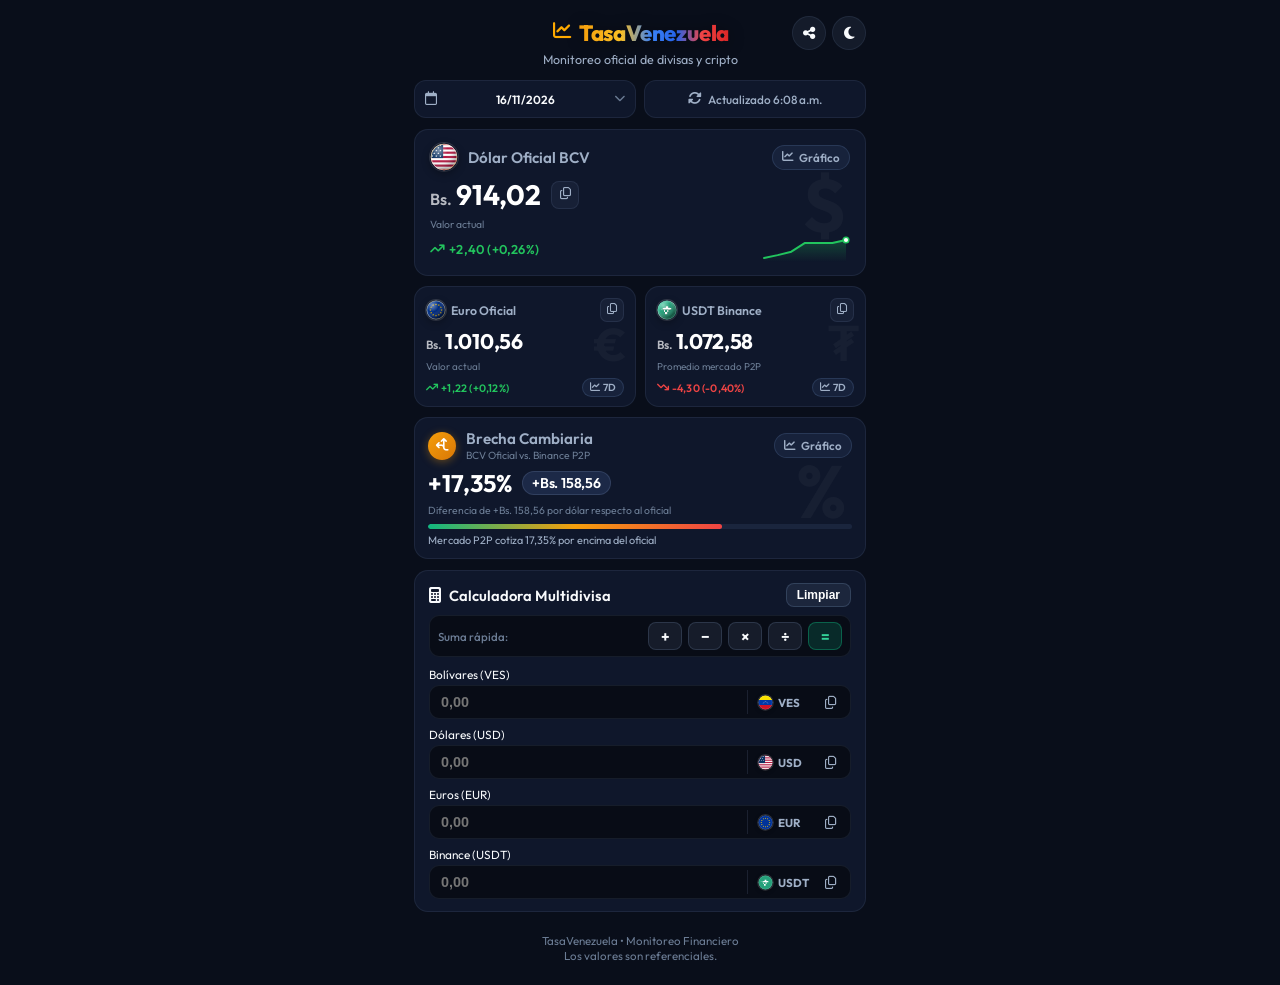
==== index.html @ c8ba118a "style(calc): renombrar boton Reset a Limpiar en color blanco (v31)" ====
<!DOCTYPE html>
<html lang="es">
<head>
  <meta charset="UTF-8">
  <meta name="viewport" content="width=device-width, initial-scale=1.0, viewport-fit=cover">
  <title>TasaVenezuela</title>

  <!-- PWA & Apple iOS Support -->
  <link rel="manifest" href="manifest.json">
  <meta name="theme-color" content="#0f172a">
  <meta name="mobile-web-app-capable" content="yes">
  <meta name="apple-mobile-web-app-capable" content="yes">
  <meta name="apple-mobile-web-app-status-bar-style" content="black-translucent">
  <meta name="apple-mobile-web-app-title" content="TasaVenezuela">
  <link rel="apple-touch-icon" href="icons/apple-touch-icon.png">
  <link rel="apple-touch-icon" sizes="180x180" href="icons/icon-180x180.png">
  <link rel="icon" type="image/png" sizes="32x32" href="icons/favicon-32x32.png">
  <meta name="format-detection" content="telephone=no">

  <link rel="stylesheet" href="styles.css?v=31">
  <!-- Google Fonts -->
  <link href="https://fonts.googleapis.com/css2?family=Outfit:wght@300;400;500;600;700&display=swap" rel="stylesheet">
  <!-- FontAwesome Icons -->
  <link rel="stylesheet" href="https://cdnjs.cloudflare.com/ajax/libs/font-awesome/6.4.0/css/all.min.css">
  <!-- Estilos Críticos Splash Screen (Evita cualquier parpadeo de carga) -->
  <style>
    .splash-screen {
      position: fixed;
      inset: 0;
      z-index: 999999;
      background-color: #000000;
      display: flex;
      align-items: center;
      justify-content: center;
      overflow: hidden;
      touch-action: none;
      user-select: none;
      -webkit-user-select: none;
      transition: opacity 0.38s cubic-bezier(0.4, 0, 0.2, 1),
                  transform 0.38s cubic-bezier(0.4, 0, 0.2, 1),
                  visibility 0.38s ease;
      will-change: opacity, transform;
    }
    .splash-screen.splash-hidden {
      opacity: 0;
      transform: scale(1.05);
      pointer-events: none;
      visibility: hidden;
    }
  </style>
</head>
<body>
  <!-- Animated Splash Screen (Apertura Fluida con Bandera Ondeante) -->
  <div id="app-splash-screen" class="splash-screen" aria-hidden="true">
    <div class="splash-content">
      <div class="splash-icon-container">
        <canvas id="splash-canvas" width="480" height="480"></canvas>
        <img id="splash-fallback-img" src="./icons/icon-512x512.png" alt="TasaVenezuela" class="splash-fallback-img" />
        <div class="splash-glow"></div>
      </div>
      <div class="splash-brand">
        <h2 class="splash-title">TasaVenezuela</h2>
        <div class="splash-progress-track">
          <div class="splash-progress-fill"></div>
        </div>
      </div>
    </div>
  </div>

  <div class="bg-glow bg-glow-1"></div>
  <div class="bg-glow bg-glow-2"></div>

  <div class="app-container">
    <!-- Header -->
    <header class="app-header">
      <div class="header-top">
        <div class="header-left-slot">
          <button id="btn-install" class="btn-install" title="Instalar aplicación" style="display: none;">
            <i class="fa-solid fa-cloud-arrow-down"></i>
            <span>Instalar</span>
          </button>
        </div>
        <div class="header-logo">
          <i class="fa-solid fa-chart-line logo-icon"></i>
          <h1>TasaVenezuela</h1>
        </div>
        <div class="header-actions">
          <button type="button" id="btn-share" class="btn-icon-circle btn-share" title="Compartir resumen del día" aria-label="Compartir resumen de tasas">
            <i class="fa-solid fa-share-nodes"></i>
          </button>
          <button type="button" id="btn-theme" class="btn-icon-circle btn-theme" title="Cambiar tema" aria-label="Cambiar tema">
            <i class="fa-solid fa-moon theme-icon"></i>
          </button>
        </div>
      </div>
      <p class="header-subtitle">Monitoreo oficial de divisas y cripto</p>
    </header>

    <main class="app-main">
      <!-- Banner Offline (Solo visible cuando NO hay conexión a Internet) -->
      <section id="offline-banner" class="offline-banner" style="display: none;" role="status" aria-live="polite">
        <div class="offline-banner-left">
          <div class="offline-icon-pulse">
            <i class="fa-solid fa-triangle-exclamation"></i>
          </div>
          <div class="offline-text-content">
            <div class="offline-badge-row">
              <span class="offline-badge"><i class="fa-solid fa-bolt-slash"></i> MODO SIN CONEXIÓN</span>
            </div>
            <p class="offline-message">
              Mostrando última actualización recibida: <strong id="offline-last-date">--</strong>
            </p>
          </div>
        </div>
        <button id="btn-retry-offline" class="btn-retry-offline" title="Reintentar conexión">
          <i class="fa-solid fa-rotate"></i>
          <span>Reintentar</span>
        </button>
      </section>

      <!-- Barra Unificada de Fecha y Actualización -->
      <section class="unified-toolbar-section">
        <div class="unified-toolbar">
          <div class="unified-date-control" id="date-control-trigger" title="Consultar fechas anteriores">
            <i class="fa-regular fa-calendar toolbar-icon"></i>
            <span id="selected-date-display" class="toolbar-date-text">--/--/----</span>
            <i class="fa-solid fa-chevron-down toolbar-chevron"></i>
            <input type="date" id="input-fecha" class="input-date-overlay" aria-label="Consultar fechas anteriores">
          </div>
          <button type="button" id="btn-refresh" class="unified-refresh-btn" title="Actualizar tasas">
            <i class="fa-solid fa-rotate refresh-icon"></i>
            <span id="last-update-display">Actualizado --:--</span>
          </button>
        </div>
        <div id="historical-notice" class="historical-notice" style="display: none;"></div>
      </section>

      <!-- Tarjetas de Tasas -->
      <section class="rates-grid">
        <!-- Dólar BCV (Principal) -->
        <div class="rate-card primary-card" id="card-dolar">
          <div class="card-header">
            <div class="card-title">
              <span class="flag-icon" aria-label="Bandera Estados Unidos">
                <svg class="flag-svg" viewBox="0 0 64 64" width="28" height="28">
                  <defs>
                    <clipPath id="circle-us"><circle cx="32" cy="32" r="30"/></clipPath>
                    <radialGradient id="gloss-us" cx="30%" cy="25%" r="70%">
                      <stop offset="0%" stop-color="#ffffff" stop-opacity="0.45"/>
                      <stop offset="50%" stop-color="#ffffff" stop-opacity="0"/>
                      <stop offset="100%" stop-color="#000000" stop-opacity="0.25"/>
                    </radialGradient>
                    <linearGradient id="rim-us" x1="0%" y1="0%" x2="100%" y2="100%">
                      <stop offset="0%" stop-color="#FFDF80"/>
                      <stop offset="50%" stop-color="#FFFFFF" stop-opacity="0.8"/>
                      <stop offset="100%" stop-color="#B38728"/>
                    </linearGradient>
                  </defs>
                  <g clip-path="url(#circle-us)">
                    <rect width="64" height="64" fill="#B31942"/>
                    <rect y="4.92" width="64" height="4.92" fill="#FFFFFF"/>
                    <rect y="14.77" width="64" height="4.92" fill="#FFFFFF"/>
                    <rect y="24.61" width="64" height="4.92" fill="#FFFFFF"/>
                    <rect y="34.46" width="64" height="4.92" fill="#FFFFFF"/>
                    <rect y="44.31" width="64" height="4.92" fill="#FFFFFF"/>
                    <rect y="54.15" width="64" height="4.92" fill="#FFFFFF"/>
                    <rect width="30" height="34.46" fill="#0A3161"/>
                    <g fill="#FFFFFF" transform="scale(0.85) translate(1, 1)">
                      <polygon points="5,2 6,4.5 8.7,4.5 6.5,6.1 7.3,8.6 5,7 2.7,8.6 3.5,6.1 1.3,4.5 4,4.5" transform="translate(1, 0) scale(0.8)"/>
                      <polygon points="5,2 6,4.5 8.7,4.5 6.5,6.1 7.3,8.6 5,7 2.7,8.6 3.5,6.1 1.3,4.5 4,4.5" transform="translate(12, 0) scale(0.8)"/>
                      <polygon points="5,2 6,4.5 8.7,4.5 6.5,6.1 7.3,8.6 5,7 2.7,8.6 3.5,6.1 1.3,4.5 4,4.5" transform="translate(23, 0) scale(0.8)"/>
                      <polygon points="5,2 6,4.5 8.7,4.5 6.5,6.1 7.3,8.6 5,7 2.7,8.6 3.5,6.1 1.3,4.5 4,4.5" transform="translate(6.5, 7.5) scale(0.8)"/>
                      <polygon points="5,2 6,4.5 8.7,4.5 6.5,6.1 7.3,8.6 5,7 2.7,8.6 3.5,6.1 1.3,4.5 4,4.5" transform="translate(17.5, 7.5) scale(0.8)"/>
                      <polygon points="5,2 6,4.5 8.7,4.5 6.5,6.1 7.3,8.6 5,7 2.7,8.6 3.5,6.1 1.3,4.5 4,4.5" transform="translate(1, 15) scale(0.8)"/>
                      <polygon points="5,2 6,4.5 8.7,4.5 6.5,6.1 7.3,8.6 5,7 2.7,8.6 3.5,6.1 1.3,4.5 4,4.5" transform="translate(12, 15) scale(0.8)"/>
                      <polygon points="5,2 6,4.5 8.7,4.5 6.5,6.1 7.3,8.6 5,7 2.7,8.6 3.5,6.1 1.3,4.5 4,4.5" transform="translate(23, 15) scale(0.8)"/>
                      <polygon points="5,2 6,4.5 8.7,4.5 6.5,6.1 7.3,8.6 5,7 2.7,8.6 3.5,6.1 1.3,4.5 4,4.5" transform="translate(6.5, 22.5) scale(0.8)"/>
                      <polygon points="5,2 6,4.5 8.7,4.5 6.5,6.1 7.3,8.6 5,7 2.7,8.6 3.5,6.1 1.3,4.5 4,4.5" transform="translate(17.5, 22.5) scale(0.8)"/>
                      <polygon points="5,2 6,4.5 8.7,4.5 6.5,6.1 7.3,8.6 5,7 2.7,8.6 3.5,6.1 1.3,4.5 4,4.5" transform="translate(1, 30) scale(0.8)"/>
                      <polygon points="5,2 6,4.5 8.7,4.5 6.5,6.1 7.3,8.6 5,7 2.7,8.6 3.5,6.1 1.3,4.5 4,4.5" transform="translate(12, 30) scale(0.8)"/>
                      <polygon points="5,2 6,4.5 8.7,4.5 6.5,6.1 7.3,8.6 5,7 2.7,8.6 3.5,6.1 1.3,4.5 4,4.5" transform="translate(23, 30) scale(0.8)"/>
                    </g>
                    <circle cx="32" cy="32" r="30" fill="url(#gloss-us)"/>
                  </g>
                  <circle cx="32" cy="32" r="29.5" fill="none" stroke="url(#rim-us)" stroke-width="1.8"/>
                </svg>
              </span>
              <h2>Dólar Oficial BCV</h2>
            </div>
            <button type="button" class="btn-chart-pill" data-chart-card="card-dolar" title="Ver gráfico histórico 7D / 30D">
              <i class="fa-solid fa-chart-line"></i>
              <span>Gráfico</span>
            </button>
          </div>
          <div class="card-body">
            <div class="rate-value-row">
              <div class="rate-value-container">
                <span class="rate-symbol">Bs.</span>
                <span class="rate-value" id="val-dolar">0,00</span>
              </div>
              <button type="button" class="btn-copy-rate btn-copy-inline" data-copy-rate="usd" aria-label="Copiar tasa Dólar Oficial BCV" title="Copiar tasa">
                <i class="fa-regular fa-copy"></i>
              </button>
            </div>
            <span class="rate-desc">Valor actual</span>
          </div>
          <div class="card-footer">
            <span class="trend-badge" id="trend-dolar">--</span>
            <canvas class="mini-sparkline" id="spark-dolar" width="90" height="28" aria-label="Mini gráfico últimos 7 días"></canvas>
          </div>
        </div>

        <!-- Duo Grid para Euro y Binance (Diseño Compacto) -->
        <div class="rates-duo-grid">
          <!-- Euro BCV -->
          <div class="rate-card" id="card-euro">
          <div class="card-header">
            <div class="card-title">
              <span class="flag-icon" aria-label="Bandera Unión Europea">
                <svg class="flag-svg" viewBox="0 0 64 64" width="28" height="28">
                  <defs>
                    <clipPath id="circle-eu"><circle cx="32" cy="32" r="30"/></clipPath>
                    <linearGradient id="bg-eu" x1="0%" y1="0%" x2="100%" y2="100%">
                      <stop offset="0%" stop-color="#003FA8"/>
                      <stop offset="60%" stop-color="#002776"/>
                      <stop offset="100%" stop-color="#001440"/>
                    </linearGradient>
                    <radialGradient id="gloss-eu" cx="30%" cy="25%" r="70%">
                      <stop offset="0%" stop-color="#ffffff" stop-opacity="0.45"/>
                      <stop offset="50%" stop-color="#ffffff" stop-opacity="0"/>
                      <stop offset="100%" stop-color="#000000" stop-opacity="0.3"/>
                    </radialGradient>
                    <linearGradient id="rim-eu" x1="0%" y1="0%" x2="100%" y2="100%">
                      <stop offset="0%" stop-color="#FFE885"/>
                      <stop offset="50%" stop-color="#FFFFFF" stop-opacity="0.8"/>
                      <stop offset="100%" stop-color="#CCA01A"/>
                    </linearGradient>
                    <g id="star-eu">
                      <polygon points="0,-3.2 0.95,-0.9 3.1,-0.9 1.4,0.4 2,2.5 0,1.2 -2,2.5 -1.4,0.4 -3.1,-0.9 -0.95,-0.9" fill="#FFCC00" filter="drop-shadow(0 0.5px 1px rgba(0,0,0,0.5))"/>
                    </g>
                  </defs>
                  <g clip-path="url(#circle-eu)">
                    <rect width="64" height="64" fill="url(#bg-eu)"/>
                    <use href="#star-eu" x="32" y="14"/>
                    <use href="#star-eu" x="41" y="16.4"/>
                    <use href="#star-eu" x="47.6" y="23"/>
                    <use href="#star-eu" x="50" y="32"/>
                    <use href="#star-eu" x="47.6" y="41"/>
                    <use href="#star-eu" x="41" y="47.6"/>
                    <use href="#star-eu" x="32" y="50"/>
                    <use href="#star-eu" x="23" y="47.6"/>
                    <use href="#star-eu" x="16.4" y="41"/>
                    <use href="#star-eu" x="14" y="32"/>
                    <use href="#star-eu" x="16.4" y="23"/>
                    <use href="#star-eu" x="23" y="16.4"/>
                    <circle cx="32" cy="32" r="30" fill="url(#gloss-eu)"/>
                  </g>
                  <circle cx="32" cy="32" r="29.5" fill="none" stroke="url(#rim-eu)" stroke-width="1.8"/>
                </svg>
              </span>
              <h2>Euro Oficial</h2>
            </div>
            <button type="button" class="btn-copy-rate btn-copy-corner" data-copy-rate="eur" aria-label="Copiar tasa Euro Oficial" title="Copiar tasa">
              <i class="fa-regular fa-copy"></i>
            </button>
          </div>
          <div class="card-body">
            <div class="rate-value-container">
              <span class="rate-symbol">Bs.</span>
              <span class="rate-value" id="val-euro">0,00</span>
            </div>
            <span class="rate-desc">Valor actual</span>
          </div>
          <div class="card-footer">
            <span class="trend-badge" id="trend-euro">--</span>
            <button type="button" class="btn-chart-pill btn-chart-pill-sm" data-chart-card="card-euro" title="Ver gráfico histórico Euro">
              <i class="fa-solid fa-chart-line"></i>
              <span>7D</span>
            </button>
          </div>
        </div>

        <!-- USDT Binance -->
        <div class="rate-card" id="card-binance">
          <div class="card-header">
            <div class="card-title">
              <span class="flag-icon" aria-label="Icono Tether USDT">
                <svg class="flag-svg" viewBox="0 0 64 64" width="28" height="28">
                  <defs>
                    <clipPath id="circle-usdt"><circle cx="32" cy="32" r="30"/></clipPath>
                    <linearGradient id="bg-usdt" x1="0%" y1="0%" x2="100%" y2="100%">
                      <stop offset="0%" stop-color="#2CD6A4"/>
                      <stop offset="40%" stop-color="#26A17B"/>
                      <stop offset="100%" stop-color="#11634B"/>
                    </linearGradient>
                    <radialGradient id="gloss-usdt" cx="30%" cy="25%" r="70%">
                      <stop offset="0%" stop-color="#ffffff" stop-opacity="0.45"/>
                      <stop offset="50%" stop-color="#ffffff" stop-opacity="0"/>
                      <stop offset="100%" stop-color="#000000" stop-opacity="0.3"/>
                    </radialGradient>
                    <linearGradient id="rim-usdt" x1="0%" y1="0%" x2="100%" y2="100%">
                      <stop offset="0%" stop-color="#73F5D0"/>
                      <stop offset="50%" stop-color="#FFFFFF" stop-opacity="0.8"/>
                      <stop offset="100%" stop-color="#14805F"/>
                    </linearGradient>
                  </defs>
                  <g clip-path="url(#circle-usdt)">
                    <rect width="64" height="64" fill="url(#bg-usdt)"/>
                    <circle cx="32" cy="32" r="25" fill="none" stroke="rgba(255,255,255,0.2)" stroke-width="1.5"/>
                    <path d="M35.6 30.5c-.3 0-1.8.1-3.6.1-1.6 0-3.1-.1-3.6-.1-6.1-.3-10.7-1.4-10.7-2.7 0-1.4 4.6-2.5 10.7-2.7V20h7.2v5.1c6.1.3 10.7 1.4 10.7 2.7 0 1.3-4.6 2.4-10.7 2.7zm0 1.2c6.1-.3 10.7-1.4 10.7-2.7 0-.3-.3-.6-.8-.9-1.3 2.1-6.5 3.5-12.8 3.7v13.6h-7.2V31.8c-6.3-.2-11.5-1.6-12.8-3.7-.5.3-.8.6-.8.9 0 1.3 4.6 2.4 10.7 2.7v6.6c2.2.1 4.5.1 6.8.1 2.4 0 4.6 0 6.9-.1v-6.6z" fill="#FFFFFF" filter="drop-shadow(0 1px 2px rgba(0,0,0,0.4))"/>
                    <circle cx="32" cy="32" r="30" fill="url(#gloss-usdt)"/>
                  </g>
                  <circle cx="32" cy="32" r="29.5" fill="none" stroke="url(#rim-usdt)" stroke-width="1.8"/>
                </svg>
              </span>
              <h2>USDT Binance</h2>
            </div>
            <button type="button" class="btn-copy-rate btn-copy-corner" data-copy-rate="usdt" aria-label="Copiar tasa USDT Binance" title="Copiar tasa">
              <i class="fa-regular fa-copy"></i>
            </button>
          </div>
          <div class="card-body">
            <div class="rate-value-container">
              <span class="rate-symbol">Bs.</span>
              <span class="rate-value" id="val-binance">0,00</span>
            </div>
            <span class="rate-desc">Promedio mercado P2P</span>
          </div>
          <div class="card-footer">
            <span class="trend-badge" id="trend-binance">--</span>
            <button type="button" class="btn-chart-pill btn-chart-pill-sm" data-chart-card="card-binance" title="Ver gráfico histórico USDT">
              <i class="fa-solid fa-chart-line"></i>
              <span>7D</span>
            </button>
          </div>
        </div>
        </div> <!-- Fin rates-duo-grid -->

        <!-- Tarjeta de Brecha Cambiaria (Spread) -->
        <div class="rate-card spread-card" id="card-brecha">
          <div class="card-header">
            <div class="card-title">
              <span class="flag-icon" aria-label="Icono Brecha Cambiaria">
                <span class="spread-icon-badge">
                  <i class="fa-solid fa-arrows-split-up-and-left"></i>
                </span>
              </span>
              <div>
                <h2>Brecha Cambiaria</h2>
                <span class="spread-subtitle">BCV Oficial vs. Binance P2P</span>
              </div>
            </div>
            <button type="button" class="btn-chart-pill" data-chart-card="card-brecha" title="Ver gráfico histórico de Brecha">
              <i class="fa-solid fa-chart-line"></i>
              <span>Gráfico</span>
            </button>
          </div>
          <div class="card-body">
            <div class="rate-value-container spread-values-container">
              <span class="rate-value" id="val-brecha-pct">+0,00%</span>
              <span class="spread-bs-badge" id="val-brecha-diff-inline">+Bs. 0,00</span>
            </div>
            <span class="rate-desc" id="val-brecha-diff">Diferencia por dólar respecto al oficial</span>
          </div>
          <div class="card-footer spread-card-footer">
            <div class="spread-bar-container">
              <div class="spread-bar-fill" id="spread-bar-fill"></div>
            </div>
            <span class="spread-footer-text" id="spread-footer-text">Calculando diferencial en tiempo real...</span>
          </div>
        </div>
      </section>

      <!-- Calculadora Multidivisa -->
      <section class="calculator-section">
        <div class="calculator-card">
          <div class="calculator-header">
            <div class="calculator-title-group">
              <i class="fa-solid fa-calculator calc-icon"></i>
              <h2>Calculadora Multidivisa</h2>
            </div>
            <button id="btn-reset-calc" class="btn-reset-calc" title="Limpiar calculadora">
              Limpiar
            </button>
          </div>
          <div class="calc-ops-bar" role="toolbar" aria-label="Operadores matemáticos rápidos">
            <span class="calc-ops-hint">Suma rápida:</span>
            <div class="calc-ops-buttons">
              <button type="button" class="btn-calc-op" data-op="+" title="Sumar (+)">+</button>
              <button type="button" class="btn-calc-op" data-op="-" title="Restar (-)">−</button>
              <button type="button" class="btn-calc-op" data-op="*" title="Multiplicar (×)">×</button>
              <button type="button" class="btn-calc-op" data-op="/" title="Dividir (÷)">÷</button>
              <button type="button" class="btn-calc-op btn-calc-eq" data-op="=" title="Calcular total (=)">=</button>
            </div>
          </div>
          <div class="calculator-body">
            <div class="input-group">
              <label for="input-ves">Bolívares (VES)</label>
              <div class="input-wrapper">
                <input type="text" id="input-ves" inputmode="decimal" placeholder="0,00">
                <div class="input-addons">
                  <span class="currency-tag">
                    <svg class="mini-flag-svg" viewBox="0 0 64 64" width="17" height="17" aria-hidden="true">
                      <clipPath id="circle-ves-mini"><circle cx="32" cy="32" r="30"/></clipPath>
                      <g clip-path="url(#circle-ves-mini)">
                        <rect width="64" height="21.33" fill="#FCE300"/>
                        <rect y="21.33" width="64" height="21.33" fill="#0038A8"/>
                        <rect y="42.66" width="64" height="21.34" fill="#CE1126"/>
                        <g fill="#FFFFFF" transform="translate(32, 33) scale(0.65)">
                          <circle cx="-16" cy="3" r="1.5"/><circle cx="-12" cy="-2" r="1.5"/><circle cx="-7" cy="-5" r="1.5"/><circle cx="-2.3" cy="-7" r="1.5"/>
                          <circle cx="2.3" cy="-7" r="1.5"/><circle cx="7" cy="-5" r="1.5"/><circle cx="12" cy="-2" r="1.5"/><circle cx="16" cy="3" r="1.5"/>
                        </g>
                      </g>
                      <circle cx="32" cy="32" r="29.5" fill="none" stroke="rgba(255,255,255,0.4)" stroke-width="2"/>
                    </svg>
                    VES
                  </span>
                  <button type="button" class="btn-copy-calc" data-copy-input="input-ves" data-currency="VES" aria-label="Copiar monto en Bolívares" title="Copiar monto VES">
                    <i class="fa-regular fa-copy"></i>
                  </button>
                </div>
              </div>
            </div>

            <div class="input-group">
              <label for="input-usd">Dólares (USD)</label>
              <div class="input-wrapper">
                <input type="text" id="input-usd" inputmode="decimal" placeholder="0,00">
                <div class="input-addons">
                  <span class="currency-tag">
                    <svg class="mini-flag-svg" viewBox="0 0 64 64" width="17" height="17" aria-hidden="true">
                      <clipPath id="circle-us-mini"><circle cx="32" cy="32" r="30"/></clipPath>
                      <g clip-path="url(#circle-us-mini)">
                        <rect width="64" height="64" fill="#B31942"/>
                        <rect y="4.92" width="64" height="4.92" fill="#FFFFFF"/>
                        <rect y="14.77" width="64" height="4.92" fill="#FFFFFF"/>
                        <rect y="24.61" width="64" height="4.92" fill="#FFFFFF"/>
                        <rect y="34.46" width="64" height="4.92" fill="#FFFFFF"/>
                        <rect y="44.31" width="64" height="4.92" fill="#FFFFFF"/>
                        <rect y="54.15" width="64" height="4.92" fill="#FFFFFF"/>
                        <rect width="30" height="34.46" fill="#0A3161"/>
                        <circle cx="6" cy="7" r="1.8" fill="#FFFFFF"/><circle cx="15" cy="7" r="1.8" fill="#FFFFFF"/><circle cx="24" cy="7" r="1.8" fill="#FFFFFF"/>
                        <circle cx="10.5" cy="15" r="1.8" fill="#FFFFFF"/><circle cx="19.5" cy="15" r="1.8" fill="#FFFFFF"/>
                        <circle cx="6" cy="23" r="1.8" fill="#FFFFFF"/><circle cx="15" cy="23" r="1.8" fill="#FFFFFF"/><circle cx="24" cy="23" r="1.8" fill="#FFFFFF"/>
                      </g>
                      <circle cx="32" cy="32" r="29.5" fill="none" stroke="rgba(255,255,255,0.4)" stroke-width="2"/>
                    </svg>
                    USD
                  </span>
                  <button type="button" class="btn-copy-calc" data-copy-input="input-usd" data-currency="USD" aria-label="Copiar monto en Dólares" title="Copiar monto USD">
                    <i class="fa-regular fa-copy"></i>
                  </button>
                </div>
              </div>
            </div>

            <div class="input-group">
              <label for="input-eur">Euros (EUR)</label>
              <div class="input-wrapper">
                <input type="text" id="input-eur" inputmode="decimal" placeholder="0,00">
                <div class="input-addons">
                  <span class="currency-tag">
                    <svg class="mini-flag-svg" viewBox="0 0 64 64" width="17" height="17" aria-hidden="true">
                      <clipPath id="circle-eu-mini"><circle cx="32" cy="32" r="30"/></clipPath>
                      <g clip-path="url(#circle-eu-mini)">
                        <rect width="64" height="64" fill="#003399"/>
                        <circle cx="32" cy="14" r="2.2" fill="#FFCC00"/>
                        <circle cx="41" cy="16.4" r="2.2" fill="#FFCC00"/>
                        <circle cx="47.6" cy="23" r="2.2" fill="#FFCC00"/>
                        <circle cx="50" cy="32" r="2.2" fill="#FFCC00"/>
                        <circle cx="47.6" cy="41" r="2.2" fill="#FFCC00"/>
                        <circle cx="41" cy="47.6" r="2.2" fill="#FFCC00"/>
                        <circle cx="32" cy="50" r="2.2" fill="#FFCC00"/>
                        <circle cx="23" cy="47.6" r="2.2" fill="#FFCC00"/>
                        <circle cx="16.4" cy="41" r="2.2" fill="#FFCC00"/>
                        <circle cx="14" cy="32" r="2.2" fill="#FFCC00"/>
                        <circle cx="16.4" cy="23" r="2.2" fill="#FFCC00"/>
                        <circle cx="23" cy="16.4" r="2.2" fill="#FFCC00"/>
                      </g>
                      <circle cx="32" cy="32" r="29.5" fill="none" stroke="rgba(255,255,255,0.4)" stroke-width="2"/>
                    </svg>
                    EUR
                  </span>
                  <button type="button" class="btn-copy-calc" data-copy-input="input-eur" data-currency="EUR" aria-label="Copiar monto en Euros" title="Copiar monto EUR">
                    <i class="fa-regular fa-copy"></i>
                  </button>
                </div>
              </div>
            </div>

            <div class="input-group">
              <label for="input-usdt">Binance (USDT)</label>
              <div class="input-wrapper">
                <input type="text" id="input-usdt" inputmode="decimal" placeholder="0,00">
                <div class="input-addons">
                  <span class="currency-tag">
                    <svg class="mini-flag-svg" viewBox="0 0 64 64" width="17" height="17" aria-hidden="true">
                      <clipPath id="circle-usdt-mini"><circle cx="32" cy="32" r="30"/></clipPath>
                      <g clip-path="url(#circle-usdt-mini)">
                        <rect width="64" height="64" fill="#26A17B"/>
                        <path d="M35.6 30.5c-.3 0-1.8.1-3.6.1-1.6 0-3.1-.1-3.6-.1-6.1-.3-10.7-1.4-10.7-2.7 0-1.4 4.6-2.5 10.7-2.7V20h7.2v5.1c6.1.3 10.7 1.4 10.7 2.7 0 1.3-4.6 2.4-10.7 2.7zm0 1.2c6.1-.3 10.7-1.4 10.7-2.7 0-.3-.3-.6-.8-.9-1.3 2.1-6.5 3.5-12.8 3.7v13.6h-7.2V31.8c-6.3-.2-11.5-1.6-12.8-3.7-.5.3-.8.6-.8.9 0 1.3 4.6 2.4 10.7 2.7v6.6c2.2.1 4.5.1 6.8.1 2.4 0 4.6 0 6.9-.1v-6.6z" fill="#FFFFFF"/>
                      </g>
                      <circle cx="32" cy="32" r="29.5" fill="none" stroke="rgba(255,255,255,0.4)" stroke-width="2"/>
                    </svg>
                    USDT
                  </span>
                  <button type="button" class="btn-copy-calc" data-copy-input="input-usdt" data-currency="USDT" aria-label="Copiar monto en USDT" title="Copiar monto USDT">
                    <i class="fa-regular fa-copy"></i>
                  </button>
                </div>
              </div>
            </div>

          </div>
        </div>
      </section>
    </main>

    <!-- Footer -->
    <footer class="app-footer">
      <p>TasaVenezuela • Monitoreo Financiero</p>
      <p class="footer-alert">Los valores son referenciales.</p>
    </footer>
  </div>

  <!-- Modal Guía para instalar en iOS / iPhone -->
  <div id="ios-install-modal" class="ios-modal" aria-hidden="true">
    <div class="ios-modal-backdrop" id="ios-modal-close-backdrop"></div>
    <div class="ios-modal-sheet">
      <div class="ios-modal-handle"></div>
      <div class="ios-modal-header">
        <img src="icons/apple-touch-icon.png" alt="TasaVenezuela Icon" class="ios-modal-icon">
        <div class="ios-modal-titles">
          <h3>Instalar en iPhone / iPad</h3>
          <p>Ten la app lista en tu pantalla de inicio</p>
        </div>
        <button id="ios-modal-close" class="btn-close-modal" aria-label="Cerrar">&times;</button>
      </div>
      <div class="ios-modal-steps">
        <div class="ios-step">
          <div class="step-num">1</div>
          <div class="step-text">
            Toca el botón <strong>Compartir</strong> en la barra inferior de Safari:
            <div class="step-badge"><i class="fa-solid fa-arrow-up-from-bracket"></i> Compartir</div>
          </div>
        </div>
        <div class="ios-step">
          <div class="step-num">2</div>
          <div class="step-text">
            Desplaza hacia abajo en las opciones y selecciona:
            <div class="step-badge"><i class="fa-regular fa-square-plus"></i> Agregar a inicio</div>
          </div>
        </div>
        <div class="ios-step">
          <div class="step-num">3</div>
          <div class="step-text">
            Toca <strong>"Agregar"</strong> en la esquina superior derecha.
          </div>
        </div>
      </div>
      <button id="ios-modal-ok" class="btn-ios-ok">Entendido</button>
    </div>
  </div>

  <!-- Modal de Gráfico Histórico (7 / 30 días) -->
  <div id="history-chart-modal" class="ios-modal chart-modal" aria-hidden="true">
    <div class="ios-modal-backdrop" id="chart-modal-backdrop"></div>
    <div class="ios-modal-sheet chart-modal-sheet">
      <div class="ios-modal-handle"></div>
      <div class="chart-modal-header">
        <div class="chart-modal-title-group">
          <h3 id="chart-modal-title">Evolución Dólar BCV</h3>
          <p id="chart-modal-subtitle">Últimos 7 días registrados</p>
        </div>
        <div class="chart-range-tabs" role="tablist">
          <button type="button" class="chart-range-btn active" data-range="7">7D</button>
          <button type="button" class="chart-range-btn" data-range="30">30D</button>
        </div>
        <button type="button" id="chart-modal-close" class="btn-close-modal" aria-label="Cerrar">&times;</button>
      </div>
      <div class="chart-canvas-container">
        <canvas id="history-chart-canvas" width="680" height="320"></canvas>
      </div>
      <div class="chart-stats-grid">
        <div class="chart-stat-box">
          <span class="chart-stat-label">Mínimo</span>
          <strong class="chart-stat-val" id="chart-stat-min">--</strong>
        </div>
        <div class="chart-stat-box">
          <span class="chart-stat-label">Promedio</span>
          <strong class="chart-stat-val" id="chart-stat-avg">--</strong>
        </div>
        <div class="chart-stat-box">
          <span class="chart-stat-label">Máximo</span>
          <strong class="chart-stat-val" id="chart-stat-max">--</strong>
        </div>
      </div>
    </div>
  </div>

  <script src="app.js?v=31"></script>
</body>
</html>
---- styles.css ----
/* Reset & Core Setup */
*, *::before, *::after {
  box-sizing: border-box;
  margin: 0;
  padding: 0;
}

:root {
  --bg-primary: hsl(222, 47%, 7%);
  --bg-secondary: hsl(222, 47%, 11%);
  --card-bg: hsla(222, 47%, 15%, 0.6);
  --card-border: hsla(217, 30%, 60%, 0.12);
  --card-border-hover: hsla(217, 50%, 60%, 0.25);
  
  --color-usd: hsl(142, 70%, 45%);
  --color-euro: hsl(210, 100%, 50%);
  --color-binance: hsl(40, 100%, 50%);
  
  --text-main: hsl(210, 40%, 98%);
  --text-muted: hsl(215, 25%, 70%);
  --text-dim: hsl(215, 16%, 50%);
  
  --glow-1: hsla(263, 70%, 50%, 0.15);
  --glow-2: hsla(180, 70%, 50%, 0.1);
  
  --font-sans: 'Outfit', -apple-system, BlinkMacSystemFont, "Segoe UI", Roboto, sans-serif;
  --transition-smooth: all 0.25s ease;
}

[data-theme="light"] {
  --bg-primary: hsl(210, 40%, 96%);
  --bg-secondary: hsl(210, 40%, 90%);
  --card-bg: hsla(0, 0%, 100%, 0.8);
  --card-border: hsla(217, 20%, 80%, 0.6);
  --card-border-hover: hsla(217, 30%, 60%, 0.4);
  
  --text-main: hsl(222, 47%, 11%);
  --text-muted: hsl(215, 25%, 35%);
  --text-dim: hsl(215, 16%, 50%);
  
  --glow-1: hsla(263, 70%, 50%, 0.08);
  --glow-2: hsla(180, 70%, 50%, 0.05);
}

html {
  background-color: var(--bg-primary);
  width: 100%;
  max-width: 100vw;
  overflow-x: hidden;
}

body {
  background-color: var(--bg-primary);
  color: var(--text-main);
  font-family: var(--font-sans);
  width: 100%;
  max-width: 100vw;
  min-height: 100dvh;
  overflow-x: hidden;
  display: flex;
  justify-content: center;
  position: relative;
}

.bg-glow {
  position: fixed;
  border-radius: 50%;
  filter: blur(100px);
  z-index: -1;
  pointer-events: none;
}

.bg-glow-1 { width: 300px; height: 300px; background: var(--glow-1); top: -100px; right: -50px; }
.bg-glow-2 { width: 350px; height: 350px; background: var(--glow-2); bottom: 10%; left: -100px; }

.app-container {
  width: 100%;
  max-width: 480px;
  min-width: 0;
  margin: 0 auto;
  padding: 12px 14px;
  padding-top: calc(12px + env(safe-area-inset-top, 0px));
  padding-bottom: calc(24px + env(safe-area-inset-bottom, 0px));
  padding-left: calc(14px + env(safe-area-inset-left, 0px));
  padding-right: calc(14px + env(safe-area-inset-right, 0px));
  display: flex;
  flex-direction: column;
  gap: 11px;
  -webkit-font-smoothing: antialiased;
}

.app-main {
  width: 100%;
  min-width: 0;
  display: flex;
  flex-direction: column;
  gap: 11px;
}

/* Header */
.app-header { text-align: center; padding: 4px 0 2px; width: 100%; min-width: 0; }
.header-top { display: grid; grid-template-columns: minmax(0, 1fr) auto minmax(0, 1fr); align-items: center; width: 100%; gap: 6px; }
.header-left-slot { display: flex; align-items: center; justify-content: flex-start; min-width: 0; }
.header-logo { display: flex; align-items: center; justify-content: center; gap: 6px; min-width: 0; }
.logo-icon { width: 22px; height: 22px; color: var(--color-binance); display: inline-flex; align-items: center; justify-content: center; font-size: 1.15rem; flex-shrink: 0; }
.header-actions { display: flex; align-items: center; justify-content: flex-end; gap: 6px; flex-shrink: 0; }

.app-header h1 {
  font-size: 1.38rem;
  font-weight: 800;
  letter-spacing: -0.2px;
  white-space: nowrap;
  background: linear-gradient(90deg, #F59E0B 0%, #FBBF24 28%, #3B82F6 48%, #2563EB 65%, #EF4444 82%, #DC2626 100%);
  -webkit-background-clip: text;
  -webkit-text-fill-color: transparent;
  background-clip: text;
  color: transparent;
  filter: drop-shadow(0 2px 8px rgba(0, 0, 0, 0.45));
}

[data-theme="light"] .app-header h1 {
  background: linear-gradient(90deg, #D97706 0%, #D97706 28%, #1D4ED8 48%, #1D4ED8 65%, #DC2626 82%, #B91C1C 100%);
  -webkit-background-clip: text;
  -webkit-text-fill-color: transparent;
  background-clip: text;
  filter: none;
}

.header-subtitle { font-size: 0.78rem; color: var(--text-muted); margin-top: 2px; }

/* Action Buttons Header */
.btn-install {
  display: inline-flex;
  align-items: center;
  gap: 4px;
  background: linear-gradient(135deg, hsla(160, 84%, 39%, 0.25), hsla(217, 91%, 60%, 0.2));
  border: 1px solid hsla(160, 84%, 39%, 0.5);
  color: hsl(150, 90%, 65%);
  padding: 5px 9px;
  border-radius: 999px;
  font-size: 0.72rem;
  font-weight: 600;
  cursor: pointer;
  white-space: nowrap;
  transition: var(--transition-smooth);
  -webkit-tap-highlight-color: transparent;
}

.btn-install:hover {
  background: linear-gradient(135deg, hsla(160, 84%, 39%, 0.4), hsla(217, 91%, 60%, 0.3));
  border-color: hsl(150, 90%, 65%);
  transform: translateY(-1px);
}

.btn-install:active {
  transform: scale(0.95);
}

/* Circular Header Icon Buttons (Compartir y Tema) */
.btn-icon-circle {
  width: 34px;
  height: 34px;
  border-radius: 50%;
  background: hsla(217, 30%, 60%, 0.1);
  border: 1px solid var(--card-border);
  color: var(--text-main);
  display: inline-flex;
  align-items: center;
  justify-content: center;
  padding: 0;
  font-size: 0.88rem;
  cursor: pointer;
  flex-shrink: 0;
  transition: var(--transition-smooth);
  -webkit-tap-highlight-color: transparent;
}

.btn-icon-circle:hover {
  background: hsla(217, 30%, 60%, 0.2);
  border-color: var(--card-border-hover);
}

.btn-icon-circle:active {
  transform: scale(0.92);
}

/* Cards & Unified Toolbar */
.unified-toolbar-section, .rates-grid, .calculator-section { width: 100%; min-width: 0; }
.rate-card, .calculator-card { background: var(--card-bg); border: 1px solid var(--card-border); border-radius: 14px; padding: 12px 14px; width: 100%; min-width: 0; }

.unified-toolbar {
  display: grid;
  grid-template-columns: minmax(0, 1fr) minmax(0, 1fr);
  gap: 8px;
  width: 100%;
}

.unified-date-control,
.unified-refresh-btn {
  position: relative;
  display: flex;
  align-items: center;
  background: var(--card-bg);
  border: 1px solid var(--card-border);
  border-radius: 12px;
  padding: 8px 10px;
  color: var(--text-main);
  font-family: var(--font-sans);
  font-size: 0.74rem;
  font-weight: 500;
  cursor: pointer;
  transition: var(--transition-smooth);
  min-height: 38px;
  width: 100%;
  min-width: 0;
  overflow: hidden;
  -webkit-tap-highlight-color: transparent;
}

.unified-date-control {
  justify-content: space-between;
  gap: 5px;
}

.unified-refresh-btn {
  justify-content: center;
  gap: 6px;
}

.unified-date-control:hover,
.unified-refresh-btn:hover {
  border-color: var(--card-border-hover);
  background: hsla(222, 47%, 18%, 0.7);
}

[data-theme="light"] .unified-date-control:hover,
[data-theme="light"] .unified-refresh-btn:hover {
  background: hsla(0, 0%, 100%, 0.95);
}

.unified-refresh-btn:active {
  transform: scale(0.98);
}

.toolbar-icon,
.refresh-icon {
  color: var(--text-muted);
  font-size: 0.85rem;
  flex-shrink: 0;
}

.toolbar-date-text {
  color: var(--text-main);
  font-weight: 600;
  letter-spacing: 0.2px;
  white-space: nowrap;
}

.toolbar-chevron {
  color: var(--text-dim);
  font-size: 0.7rem;
  flex-shrink: 0;
}

#last-update-display {
  color: var(--text-muted);
  font-weight: 500;
  white-space: nowrap;
  overflow: hidden;
  text-overflow: ellipsis;
}

.input-date-overlay {
  position: absolute;
  inset: 0;
  width: 100%;
  height: 100%;
  opacity: 0;
  cursor: pointer;
  z-index: 2;
  border: none;
  background: transparent;
}

.historical-notice {
  justify-content: space-between;
}

.btn-back-today-inline {
  background: hsla(217, 91%, 60%, 0.2);
  border: 1px solid hsla(217, 91%, 60%, 0.35);
  color: #93c5fd;
  padding: 3px 9px;
  border-radius: 6px;
  font-size: 0.72rem;
  font-weight: 600;
  cursor: pointer;
  white-space: nowrap;
  flex-shrink: 0;
  transition: var(--transition-smooth);
}

.btn-back-today-inline:hover {
  background: hsla(217, 91%, 60%, 0.35);
  color: #ffffff;
}

[data-theme="light"] .btn-back-today-inline {
  color: #1d4ed8;
  background: hsla(217, 91%, 60%, 0.12);
}

/* Aviso Dinámico de Consulta Histórica */
.historical-notice {
  display: flex;
  align-items: center;
  gap: 8px;
  background: hsla(217, 91%, 60%, 0.12);
  border: 1px solid hsla(217, 91%, 60%, 0.25);
  color: #93c5fd;
  padding: 9px 12px;
  border-radius: 10px;
  font-size: 0.78rem;
  margin-top: 8px;
  animation: slideDown 0.25s ease;
  line-height: 1.35;
}

.historical-notice i {
  font-size: 0.9rem;
  flex-shrink: 0;
}

.historical-notice.warning {
  background: hsla(38, 92%, 50%, 0.12);
  border-color: hsla(38, 92%, 50%, 0.3);
  color: #fbbf24;
}

@keyframes slideDown {
  from { opacity: 0; transform: translateY(-6px); }
  to { opacity: 1; transform: translateY(0); }
}

[data-theme="light"] .historical-notice {
  background: hsla(217, 91%, 60%, 0.08);
  border-color: hsla(217, 91%, 60%, 0.3);
  color: #1d4ed8;
}

/* Banner Offline (Solo visible cuando NO hay conexion a Internet) */
.offline-banner {
  display: flex;
  align-items: center;
  justify-content: space-between;
  gap: 12px;
  background: linear-gradient(135deg, hsla(38, 92%, 50%, 0.12), hsla(25, 95%, 45%, 0.08));
  border: 1px solid hsla(38, 92%, 50%, 0.35);
  border-radius: 14px;
  padding: 12px 14px;
  box-shadow: 0 4px 18px hsla(38, 92%, 50%, 0.08);
  backdrop-filter: blur(8px);
  margin-bottom: 4px;
  animation: slideDown 0.3s ease;
  width: 100%;
}

.offline-banner-left {
  display: flex;
  align-items: center;
  gap: 10px;
  flex: 1;
  min-width: 0;
}

.offline-icon-pulse {
  width: 36px;
  height: 36px;
  border-radius: 10px;
  background: hsla(38, 92%, 50%, 0.2);
  color: #f59e0b;
  display: flex;
  align-items: center;
  justify-content: center;
  font-size: 1.1rem;
  flex-shrink: 0;
  animation: offlineGlowPulse 2.2s infinite ease-in-out;
}

@keyframes offlineGlowPulse {
  0%, 100% { box-shadow: 0 0 0 0 hsla(38, 92%, 50%, 0.4); }
  50% { box-shadow: 0 0 0 6px hsla(38, 92%, 50%, 0); }
}

.offline-text-content {
  display: flex;
  flex-direction: column;
  gap: 3px;
  min-width: 0;
}

.offline-badge-row {
  display: flex;
  align-items: center;
  gap: 6px;
}

.offline-badge {
  display: inline-flex;
  align-items: center;
  gap: 5px;
  background: hsla(38, 92%, 50%, 0.22);
  color: #fbbf24;
  border: 1px solid hsla(38, 92%, 50%, 0.4);
  font-size: 0.68rem;
  font-weight: 700;
  padding: 2px 7px;
  border-radius: 6px;
  letter-spacing: 0.5px;
}

.offline-message {
  font-size: 0.78rem;
  color: var(--text-muted);
  line-height: 1.35;
  margin: 0;
  word-break: break-word;
}

.offline-message strong {
  color: var(--text-main);
  font-weight: 600;
}

.btn-retry-offline {
  display: inline-flex;
  align-items: center;
  gap: 6px;
  background: hsla(38, 92%, 50%, 0.16);
  border: 1px solid hsla(38, 92%, 50%, 0.35);
  color: #fbbf24;
  padding: 7px 11px;
  border-radius: 9px;
  font-size: 0.76rem;
  font-weight: 600;
  cursor: pointer;
  white-space: nowrap;
  transition: var(--transition-smooth);
  -webkit-tap-highlight-color: transparent;
  flex-shrink: 0;
}

.btn-retry-offline:hover {
  background: hsla(38, 92%, 50%, 0.28);
  color: #fef3c7;
  border-color: #f59e0b;
}

.btn-retry-offline:active {
  transform: scale(0.95);
}

.status-offline-pill {
  display: inline-flex;
  align-items: center;
  padding: 1px 6px;
  border-radius: 5px;
  font-size: 0.68rem;
  font-weight: 600;
  background: hsla(38, 92%, 50%, 0.2);
  color: #fbbf24;
  border: 1px solid hsla(38, 92%, 50%, 0.35);
  margin-right: 4px;
}

[data-theme="light"] .offline-banner {
  background: linear-gradient(135deg, hsla(38, 92%, 50%, 0.1), hsla(25, 95%, 45%, 0.05));
  border-color: hsla(38, 92%, 45%, 0.4);
}

[data-theme="light"] .offline-badge {
  color: #b45309;
  background: hsla(38, 92%, 50%, 0.18);
  border-color: hsla(38, 92%, 45%, 0.35);
}

[data-theme="light"] .offline-icon-pulse {
  color: #d97706;
  background: hsla(38, 92%, 50%, 0.15);
}

[data-theme="light"] .btn-retry-offline {
  color: #b45309;
  background: hsla(38, 92%, 50%, 0.12);
  border-color: hsla(38, 92%, 45%, 0.3);
}

.spin {
  animation: spin 0.6s linear infinite;
}

@keyframes spin {
  0% { transform: rotate(0deg); }
  100% { transform: rotate(360deg); }
}

/* Rates Grid & Watermark Icons */
.rates-grid { display: flex; flex-direction: column; gap: 10px; }

.rate-card {
  position: relative;
  overflow: hidden;
  border: 1px solid var(--card-border);
  background: var(--card-bg);
  cursor: pointer;
  transition: var(--transition-smooth);
  -webkit-tap-highlight-color: transparent;
}

.rate-card:hover {
  border-color: var(--card-border-hover);
}

.rate-card:active {
  transform: scale(0.99);
}

.rate-card::after {
  content: '';
  position: absolute;
  right: 18px;
  top: 52%;
  transform: translateY(-50%);
  font-size: 74px;
  font-weight: 700;
  color: hsla(210, 40%, 98%, 0.035);
  pointer-events: none;
  z-index: 0;
  line-height: 1;
}

#card-dolar::after { content: '$'; }
#card-euro::after { content: '€'; }
#card-binance::after { content: '₮'; }
#card-brecha::after { content: '%'; }

[data-theme="light"] .rate-card::after {
  color: hsla(222, 47%, 11%, 0.04);
}

.card-header { display: flex; justify-content: space-between; align-items: center; margin-bottom: 10px; position: relative; z-index: 1; }
.card-title { display: flex; align-items: center; gap: 10px; }
.flag-icon { 
  display: inline-flex; 
  align-items: center; 
  justify-content: center; 
  width: 28px; 
  height: 28px; 
  flex-shrink: 0; 
  position: relative;
  border-radius: 50%;
  transition: transform 0.25s cubic-bezier(0.34, 1.56, 0.64, 1), filter 0.25s ease;
}
.rate-card:hover .flag-icon {
  transform: scale(1.12);
  filter: drop-shadow(0 4px 10px rgba(0, 0, 0, 0.35));
}
.flag-svg { 
  width: 28px; 
  height: 28px; 
  display: block; 
  border-radius: 50%; 
  box-shadow: 0 3px 8px rgba(0, 0, 0, 0.3), 0 0 0 1px rgba(255, 255, 255, 0.15); 
  vertical-align: middle; 
}
.card-title h2 { font-size: 0.95rem; font-weight: 600; color: var(--text-muted); }

.card-body { position: relative; z-index: 1; }

.rate-value-row {
  display: flex;
  align-items: center;
  gap: 10px;
}

.rate-value-container {
  display: flex;
  align-items: baseline;
  gap: 4px;
}

.rate-symbol {
  font-size: 1rem;
  font-weight: 600;
  color: hsla(210, 40%, 98%, 0.72);
}

[data-theme="light"] .rate-symbol {
  color: var(--text-muted);
}

.rate-value {
  font-size: 1.8rem;
  font-weight: 700;
  color: #ffffff;
}

#card-dolar .rate-value,
#card-euro .rate-value,
#card-binance .rate-value {
  color: #ffffff;
}

[data-theme="light"] .rate-value,
[data-theme="light"] #card-dolar .rate-value,
[data-theme="light"] #card-euro .rate-value,
[data-theme="light"] #card-binance .rate-value {
  color: var(--text-main);
}

/* Botones de copiar en tarjetas de divisas */
.btn-copy-rate {
  width: 28px;
  height: 28px;
  border-radius: 8px;
  background: hsla(217, 30%, 60%, 0.08);
  border: 1px solid hsla(217, 30%, 60%, 0.14);
  color: var(--text-muted);
  display: inline-flex;
  align-items: center;
  justify-content: center;
  font-size: 0.78rem;
  cursor: pointer;
  transition: var(--transition-smooth);
  position: relative;
  z-index: 2;
  flex-shrink: 0;
  -webkit-tap-highlight-color: transparent;
}

.btn-copy-rate:hover {
  background: hsla(217, 30%, 60%, 0.18);
  color: #ffffff;
  border-color: var(--card-border-hover);
}

.btn-copy-rate:active {
  transform: scale(0.9);
}

.btn-copy-rate.copied {
  color: #22c55e;
  border-color: hsla(142, 70%, 45%, 0.45);
  background: hsla(142, 70%, 45%, 0.14);
}

[data-theme="light"] .btn-copy-rate:hover {
  color: var(--text-main);
}

/* Descripción de tasas más pequeña */
.rate-desc {
  font-size: 0.65rem;
  color: var(--text-dim);
}

.card-footer {
  margin-top: 6px;
  display: flex;
  align-items: center;
  justify-content: space-between;
  width: 100%;
  gap: 6px;
  position: relative;
  z-index: 1;
}

.btn-chart-pill {
  display: inline-flex;
  align-items: center;
  gap: 5px;
  background: hsla(217, 50%, 60%, 0.1);
  border: 1px solid hsla(217, 40%, 60%, 0.2);
  color: var(--text-muted);
  padding: 4px 9px;
  border-radius: 999px;
  font-family: var(--font-sans);
  font-size: 0.72rem;
  font-weight: 600;
  cursor: pointer;
  flex-shrink: 0;
  position: relative;
  z-index: 2;
  transition: var(--transition-smooth);
  -webkit-tap-highlight-color: transparent;
}

.btn-chart-pill:hover {
  background: hsla(217, 70%, 60%, 0.2);
  color: #ffffff;
  border-color: hsla(217, 70%, 60%, 0.45);
}

.btn-chart-pill:active {
  transform: scale(0.94);
}

.btn-chart-pill-sm {
  padding: 2px 7px;
  font-size: 0.64rem;
  gap: 3px;
}

.mini-sparkline {
  width: 90px;
  height: 26px;
  display: block;
  flex-shrink: 0;
}

[data-theme="light"] .btn-chart-pill {
  background: hsla(217, 30%, 50%, 0.08);
  border-color: hsla(217, 30%, 60%, 0.3);
  color: var(--text-muted);
}

[data-theme="light"] .btn-chart-pill:hover {
  background: hsla(217, 80%, 55%, 0.15);
  color: #1d4ed8;
}

.trend-badge {
  font-size: 0.8rem;
  font-weight: 600;
  display: inline-flex;
  align-items: center;
  gap: 5px;
  letter-spacing: 0.2px;
}

/* Calculator */
.calculator-card { border: 1px solid var(--card-border); }
.calculator-header { display: flex; justify-content: space-between; align-items: center; margin-bottom: 14px; }
.calculator-title-group { display: flex; align-items: center; gap: 8px; }
.calculator-header h2 { font-size: 1rem; font-weight: 600; }

.btn-reset-calc {
  background: hsla(217, 30%, 60%, 0.12);
  border: 1px solid hsla(217, 30%, 60%, 0.25);
  color: #ffffff;
  padding: 5px 11px;
  border-radius: 8px;
  font-size: 0.78rem;
  font-weight: 600;
  cursor: pointer;
  transition: background 0.2s ease, border-color 0.2s ease, transform 0.1s ease;
}

.btn-reset-calc:hover {
  background: hsla(217, 30%, 60%, 0.22);
  border-color: hsla(217, 30%, 60%, 0.45);
}

[data-theme="light"] .btn-reset-calc {
  background: hsla(217, 30%, 50%, 0.1);
  border-color: hsla(217, 30%, 60%, 0.35);
  color: var(--text-main);
}

[data-theme="light"] .btn-reset-calc:hover {
  background: hsla(217, 30%, 50%, 0.18);
  border-color: hsla(217, 30%, 60%, 0.5);
}

.btn-reset-calc:active {
  transform: scale(0.92);
}

.calculator-body { display: flex; flex-direction: column; gap: 12px; width: 100%; }

.input-wrapper {
  position: relative;
  display: flex;
  align-items: center;
  background: hsl(222, 47%, 6%);
  border: 1px solid var(--card-border);
  border-radius: 10px;
  overflow: hidden;
  transition: border-color 0.2s ease, box-shadow 0.2s ease;
}

.input-wrapper:focus-within {
  border-color: hsla(217, 70%, 60%, 0.5);
}

.input-wrapper input {
  flex: 1 1 0%;
  min-width: 0;
  width: 0;
  background: transparent;
  border: none;
  outline: none;
  padding: 9px 10px 9px 12px;
  color: var(--text-main);
  font-size: 0.95rem;
  font-weight: 600;
  color-scheme: dark;
}

.input-addons {
  display: flex;
  align-items: center;
  flex-shrink: 0;
  border-left: 1px solid hsla(217, 30%, 60%, 0.16);
  padding-left: 10px;
  padding-right: 6px;
  gap: 6px;
  height: 24px;
}

.currency-tag {
  position: static;
  font-size: 0.74rem;
  font-weight: 700;
  color: var(--text-muted);
  display: inline-flex;
  align-items: center;
  gap: 5px;
  min-width: 56px;
  pointer-events: none;
}

.btn-copy-calc {
  background: transparent;
  border: none;
  color: var(--text-muted);
  width: 28px;
  height: 28px;
  border-radius: 7px;
  display: inline-flex;
  align-items: center;
  justify-content: center;
  cursor: pointer;
  transition: var(--transition-smooth);
  font-size: 0.82rem;
  -webkit-tap-highlight-color: transparent;
}

.btn-copy-calc:hover {
  background: hsla(217, 30%, 60%, 0.15);
  color: #ffffff;
}

.btn-copy-calc:active {
  transform: scale(0.9);
}

.btn-copy-calc.copied {
  color: #22c55e;
  background: hsla(142, 70%, 45%, 0.14);
}

.mini-flag-svg {
  width: 17px;
  height: 17px;
  border-radius: 50%;
  display: inline-block;
  box-shadow: 0 1px 4px rgba(0, 0, 0, 0.35), 0 0 0 0.8px rgba(255, 255, 255, 0.2);
  vertical-align: middle;
}

/* MODO CLARO (INPUTS Y CONTROLES) */
[data-theme="light"] .input-wrapper {
  background: hsl(0, 0%, 100%);
  border-color: var(--card-border);
}

[data-theme="light"] .input-wrapper input {
  background: transparent;
  color: var(--text-main);
  color-scheme: light;
}

[data-theme="light"] .input-addons {
  border-left-color: hsla(217, 20%, 70%, 0.45);
}

[data-theme="light"] .btn-copy-calc:hover {
  color: var(--text-main);
}

/* Footer */
.app-footer { text-align: center; padding: 10px 0; }
.app-footer p { font-size: 0.72rem; color: var(--text-dim); }

.spin { animation: rotate 0.8s linear infinite; }
@keyframes rotate { from { transform: rotate(0deg); } to { transform: rotate(360deg); } }

/* =========================================
   Modal de Instalación para iOS
   ========================================= */
.ios-modal {
  position: fixed;
  inset: 0;
  z-index: 1000;
  display: flex;
  justify-content: center;
  align-items: flex-end;
  opacity: 0;
  pointer-events: none;
  transition: opacity 0.3s cubic-bezier(0.16, 1, 0.3, 1);
}

.ios-modal.active {
  opacity: 1;
  pointer-events: auto;
}

.ios-modal-backdrop {
  position: absolute;
  inset: 0;
  background: rgba(0, 0, 0, 0.65);
  backdrop-filter: blur(8px);
  -webkit-backdrop-filter: blur(8px);
}

.ios-modal-sheet {
  position: relative;
  width: 100%;
  max-width: 480px;
  background: var(--bg-secondary);
  border: 1px solid var(--card-border);
  border-top-left-radius: 24px;
  border-top-right-radius: 24px;
  padding: 16px 20px calc(24px + env(safe-area-inset-bottom, 0px));
  box-shadow: 0 -10px 40px rgba(0, 0, 0, 0.5);
  transform: translateY(100%);
  transition: transform 0.35s cubic-bezier(0.16, 1, 0.3, 1);
  display: flex;
  flex-direction: column;
  gap: 16px;
}

.ios-modal.active .ios-modal-sheet {
  transform: translateY(0);
}

.ios-modal-handle {
  width: 38px;
  height: 4px;
  background: hsla(217, 30%, 60%, 0.3);
  border-radius: 2px;
  margin: 0 auto 4px;
}

.ios-modal-header {
  display: flex;
  align-items: center;
  gap: 12px;
}

.ios-modal-icon {
  width: 48px;
  height: 48px;
  border-radius: 12px;
  box-shadow: 0 4px 12px rgba(0, 0, 0, 0.3);
}

.ios-modal-titles {
  flex: 1;
}

.ios-modal-titles h3 {
  font-size: 1.1rem;
  font-weight: 700;
  color: var(--text-main);
}

.ios-modal-titles p {
  font-size: 0.8rem;
  color: var(--text-muted);
}

.btn-close-modal {
  background: hsla(217, 30%, 60%, 0.15);
  border: none;
  color: var(--text-muted);
  width: 32px;
  height: 32px;
  border-radius: 50%;
  font-size: 1.4rem;
  display: flex;
  align-items: center;
  justify-content: center;
  cursor: pointer;
  transition: var(--transition-smooth);
}

.btn-close-modal:hover {
  background: hsla(217, 30%, 60%, 0.3);
  color: var(--text-main);
}

.ios-modal-steps {
  display: flex;
  flex-direction: column;
  gap: 12px;
  background: var(--card-bg);
  border: 1px solid var(--card-border);
  border-radius: 14px;
  padding: 14px;
}

.ios-step {
  display: flex;
  align-items: flex-start;
  gap: 12px;
}

.step-num {
  width: 26px;
  height: 26px;
  background: hsla(210, 100%, 50%, 0.15);
  border: 1px solid hsla(210, 100%, 50%, 0.4);
  color: hsl(210, 100%, 65%);
  border-radius: 50%;
  display: flex;
  align-items: center;
  justify-content: center;
  font-weight: 700;
  font-size: 0.85rem;
  flex-shrink: 0;
}

.step-text {
  font-size: 0.88rem;
  color: var(--text-main);
  line-height: 1.4;
  flex: 1;
}

.step-badge {
  display: inline-flex;
  align-items: center;
  gap: 6px;
  background: hsla(217, 30%, 60%, 0.15);
  border: 1px solid var(--card-border);
  padding: 3px 8px;
  border-radius: 6px;
  font-size: 0.8rem;
  margin-top: 4px;
  color: var(--text-muted);
}

.step-badge i {
  color: hsl(210, 100%, 60%);
}

.btn-ios-ok {
  background: linear-gradient(135deg, hsl(210, 100%, 50%), hsl(222, 100%, 45%));
  color: #fff;
  border: none;
  padding: 12px;
  border-radius: 12px;
  font-size: 0.95rem;
  font-weight: 600;
  cursor: pointer;
  transition: var(--transition-smooth);
}

.btn-ios-ok:hover {
  filter: brightness(1.1);
}

.btn-ios-ok:active {
  transform: scale(0.98);
}

/* Prevenir auto-zoom agresivo de Safari en iOS al tocar inputs */
@media screen and (max-width: 768px) {
  input[type="text"],
  input[type="date"],
  select {
    font-size: 16px !important;
  }
}

/* ===================================================
   ANIMATED SPLASH SCREEN (Apertura Fluida Fondo Negro)
   =================================================== */
.splash-screen {
  position: fixed;
  inset: 0;
  z-index: 999999;
  background-color: #000000;
  display: flex;
  align-items: center;
  justify-content: center;
  overflow: hidden;
  touch-action: none;
  user-select: none;
  -webkit-user-select: none;
  transition: opacity 0.38s cubic-bezier(0.4, 0, 0.2, 1),
              transform 0.38s cubic-bezier(0.4, 0, 0.2, 1),
              visibility 0.38s ease;
  will-change: opacity, transform;
}

.splash-screen.splash-hidden {
  opacity: 0 !important;
  transform: scale(1.06) !important;
  pointer-events: none !important;
  visibility: hidden !important;
}

.splash-content {
  display: flex;
  flex-direction: column;
  align-items: center;
  justify-content: center;
  gap: 22px;
  position: relative;
  z-index: 2;
  will-change: transform, opacity;
}

.splash-icon-container {
  position: relative;
  width: 175px;
  height: 175px;
  display: flex;
  align-items: center;
  justify-content: center;
  animation: splashIconEntrance 0.85s cubic-bezier(0.16, 1, 0.3, 1) forwards;
  will-change: transform, opacity;
}

@keyframes splashIconEntrance {
  0% {
    transform: scale(0.65);
    opacity: 0;
  }
  60% {
    transform: scale(1.05);
    opacity: 1;
  }
  100% {
    transform: scale(1);
    opacity: 1;
  }
}

.splash-glow {
  position: absolute;
  inset: -20%;
  border-radius: 50%;
  background: radial-gradient(circle, hsla(217, 91%, 60%, 0.28) 0%, hsla(43, 96%, 56%, 0.16) 40%, transparent 70%);
  filter: blur(24px);
  pointer-events: none;
  z-index: 1;
  animation: splashGlowPulse 1.4s ease-in-out infinite alternate;
}

@keyframes splashGlowPulse {
  0% {
    opacity: 0.45;
    transform: scale(0.92);
  }
  100% {
    opacity: 0.95;
    transform: scale(1.12);
  }
}

#splash-canvas {
  width: 165px;
  height: 165px;
  position: relative;
  z-index: 3;
  border-radius: 36px;
  box-shadow: 0 18px 40px rgba(0, 0, 0, 0.85), 0 0 20px rgba(255, 255, 255, 0.05);
}

.splash-fallback-img {
  display: none;
  width: 165px;
  height: 165px;
  border-radius: 36px;
  position: relative;
  z-index: 3;
  box-shadow: 0 18px 40px rgba(0, 0, 0, 0.85);
}

.splash-brand {
  display: flex;
  flex-direction: column;
  align-items: center;
  gap: 12px;
  opacity: 0;
  animation: splashBrandEntrance 0.6s 0.25s cubic-bezier(0.16, 1, 0.3, 1) forwards;
}

@keyframes splashBrandEntrance {
  0% {
    opacity: 0;
    transform: translateY(12px);
  }
  100% {
    opacity: 1;
    transform: translateY(0);
  }
}

.splash-title {
  font-size: 1.35rem;
  font-weight: 800;
  letter-spacing: -0.2px;
  color: transparent;
  margin: 0;
  background: linear-gradient(90deg, #F59E0B 0%, #FBBF24 28%, #3B82F6 48%, #2563EB 65%, #EF4444 82%, #DC2626 100%);
  -webkit-background-clip: text;
  -webkit-text-fill-color: transparent;
  background-clip: text;
  filter: drop-shadow(0 2px 10px rgba(0, 0, 0, 0.6));
}

.splash-progress-track {
  width: 84px;
  height: 3px;
  background: hsla(217, 30%, 60%, 0.15);
  border-radius: 99px;
  overflow: hidden;
  position: relative;
}

.splash-progress-fill {
  width: 100%;
  height: 100%;
  background: linear-gradient(90deg, #facc15 0%, #2563eb 50%, #dc2626 100%);
  border-radius: 99px;
  transform: translateX(-100%);
  animation: splashProgressSweep 1.35s cubic-bezier(0.4, 0, 0.2, 1) forwards;
}

@keyframes splashProgressSweep {
  0% { transform: translateX(-100%); }
  45% { transform: translateX(-25%); }
  100% { transform: translateX(0%); }
}



/* ============================================================
   Tarjeta de Brecha Cambiaria (Spread)
   ============================================================ */
.spread-card {
  border: 1px solid var(--card-border);
  background: var(--card-bg);
  transition: var(--transition-smooth);
}

.spread-card:hover {
  border-color: var(--card-border-hover);
}

.spread-icon-badge {
  width: 28px;
  height: 28px;
  border-radius: 50%;
  background: linear-gradient(135deg, #f59e0b, #d97706);
  display: inline-flex;
  align-items: center;
  justify-content: center;
  color: #ffffff;
  font-size: 0.8rem;
  box-shadow: 0 2px 8px rgba(245, 158, 11, 0.35);
}

.spread-subtitle {
  display: block;
  font-size: 0.68rem;
  color: var(--text-dim);
  margin-top: 1px;
}

#card-brecha .rate-value {
  color: #ffffff;
  font-weight: 700;
}

[data-theme="light"] #card-brecha .rate-value {
  color: var(--text-main);
}

.spread-card-footer {
  flex-direction: column;
  align-items: flex-start;
  gap: 6px;
  margin-top: 8px;
  width: 100%;
}

.spread-bar-container {
  width: 100%;
  height: 6px;
  background: hsla(217, 30%, 40%, 0.2);
  border-radius: 4px;
  overflow: hidden;
}

.spread-bar-fill {
  height: 100%;
  width: 0%;
  background: linear-gradient(90deg, #10b981, #f59e0b, #ef4444);
  border-radius: 4px;
  transition: width 0.7s cubic-bezier(0.16, 1, 0.3, 1);
}

.spread-footer-text {
  font-size: 0.72rem;
  color: var(--text-muted);
  line-height: 1.3;
}

.spread-values-container {
  display: flex;
  align-items: center;
  gap: 10px;
  flex-wrap: wrap;
}

.spread-bs-badge {
  font-size: 0.92rem;
  font-weight: 600;
  color: #ffffff;
  background: hsla(222, 42%, 22%, 0.78);
  border: 1px solid hsla(217, 30%, 60%, 0.22);
  padding: 3px 10px;
  border-radius: 999px;
  letter-spacing: -0.2px;
  display: inline-flex;
  align-items: center;
  transition: var(--transition-smooth);
}

[data-theme="light"] .spread-bs-badge {
  color: var(--text-main);
  background: hsla(215, 25%, 90%, 0.9);
  border-color: hsla(217, 20%, 75%, 0.6);
}


/* ============================================================
   DISEÑO COMPACTO MODERNO (Duo Grid & Optimized Heights)
   ============================================================ */
.app-container {
  gap: 11px;
  padding: 12px 14px;
}

.app-header {
  padding: 4px 0 2px;
}

.app-header h1 {
  font-size: 1.38rem;
}

.header-subtitle {
  font-size: 0.78rem;
  margin-top: 2px;
}

/* Reducción padding general de tarjetas */
.rate-card, .calculator-card {
  padding: 12px 14px;
  border-radius: 14px;
}

/* Card Dólar (Hero) */
#card-dolar {
  padding: 13px 15px;
}

#card-dolar .rate-value {
  font-size: 1.75rem;
}

#card-dolar .card-header {
  margin-bottom: 6px;
}

#card-dolar .card-footer {
  margin-top: 4px;
}

/* Duo Grid para Euro y Binance */
.rates-duo-grid {
  display: grid;
  grid-template-columns: minmax(0, 1fr) minmax(0, 1fr);
  gap: 9px;
  width: 100%;
  min-width: 0;
}

.rates-duo-grid .rate-card {
  padding: 11px 11px 9px;
  display: flex;
  flex-direction: column;
  justify-content: space-between;
  min-width: 0;
}

.rates-duo-grid .card-header {
  margin-bottom: 6px;
  gap: 4px;
}

.rates-duo-grid .card-title {
  gap: 5px;
  min-width: 0;
  flex: 1;
}

.rates-duo-grid .card-title h2 {
  font-size: 0.77rem;
  white-space: nowrap;
  overflow: hidden;
  text-overflow: ellipsis;
}

.rates-duo-grid .flag-icon,
.rates-duo-grid .flag-svg {
  width: 20px;
  height: 20px;
}

.rates-duo-grid .btn-copy-corner {
  width: 24px;
  height: 24px;
  font-size: 0.7rem;
  border-radius: 7px;
}

.rates-duo-grid .rate-value {
  font-size: 1.32rem;
  letter-spacing: -0.3px;
}

.rates-duo-grid .rate-symbol {
  font-size: 0.74rem;
}

.rates-duo-grid .rate-desc {
  font-size: 0.62rem;
}

.rates-duo-grid .card-footer {
  margin-top: 4px;
}

.rates-duo-grid .trend-badge {
  font-size: 0.67rem;
  gap: 3px;
  white-space: nowrap;
  min-width: 0;
  overflow: hidden;
  text-overflow: ellipsis;
}

.rates-duo-grid #card-euro::after,
.rates-duo-grid #card-binance::after {
  font-size: 46px;
  right: 8px;
  top: 48%;
}

/* Card Brecha */
#card-brecha {
  padding: 11px 13px;
}

#card-brecha .card-header {
  margin-bottom: 6px;
}

#card-brecha .rate-value {
  font-size: 1.5rem;
}

#card-brecha .spread-bs-badge {
  font-size: 0.88rem;
  padding: 2px 9px;
}

#card-brecha .spread-subtitle {
  font-size: 0.65rem;
}

#card-brecha .spread-card-footer {
  margin-top: 6px;
  gap: 4px;
}

#card-brecha .spread-bar-container {
  height: 5px;
}

#card-brecha .spread-footer-text {
  font-size: 0.68rem;
}

/* Calculadora */
.calculator-card {
  padding: 12px 14px;
}

.calculator-header {
  margin-bottom: 8px;
}

.calc-ops-bar {
  display: flex;
  align-items: center;
  justify-content: space-between;
  gap: 8px;
  margin-bottom: 10px;
  padding: 6px 8px;
  background: hsl(222, 47%, 6%);
  border: 1px solid var(--card-border);
  border-radius: 10px;
}

.calc-ops-hint {
  font-size: 0.72rem;
  font-weight: 500;
  color: var(--text-dim);
  white-space: nowrap;
}

.calc-ops-buttons {
  display: flex;
  align-items: center;
  gap: 6px;
}

.btn-calc-op {
  width: 34px;
  height: 28px;
  border-radius: 8px;
  background: hsla(217, 30%, 60%, 0.12);
  border: 1px solid hsla(217, 30%, 60%, 0.22);
  color: var(--text-main);
  font-family: var(--font-sans);
  font-size: 0.95rem;
  font-weight: 700;
  display: inline-flex;
  align-items: center;
  justify-content: center;
  cursor: pointer;
  line-height: 1;
  transition: var(--transition-smooth);
  -webkit-tap-highlight-color: transparent;
}

.btn-calc-op:hover {
  background: hsla(217, 70%, 60%, 0.22);
  border-color: hsla(217, 70%, 60%, 0.45);
}

.btn-calc-op:active {
  transform: scale(0.92);
}

.btn-calc-eq {
  background: hsla(160, 84%, 39%, 0.18);
  border-color: hsla(160, 84%, 39%, 0.4);
  color: #34d399;
}

.btn-calc-eq:hover {
  background: hsla(160, 84%, 39%, 0.3);
  border-color: hsla(160, 84%, 39%, 0.65);
  color: #ffffff;
}

[data-theme="light"] .calc-ops-bar {
  background: hsl(210, 40%, 96%);
}

[data-theme="light"] .btn-calc-op {
  background: hsl(0, 0%, 100%);
  border-color: var(--card-border);
  color: var(--text-main);
}

[data-theme="light"] .btn-calc-eq {
  background: hsla(160, 84%, 39%, 0.15);
  border-color: hsla(160, 84%, 39%, 0.4);
  color: #047857;
}

.calculator-header h2 {
  font-size: 0.92rem;
}

.btn-reset-calc {
  padding: 4px 10px;
  font-size: 0.75rem;
}

.calculator-body {
  gap: 8px;
}

.input-group label {
  font-size: 0.74rem;
  margin-bottom: 3px;
  display: flex;
  justify-content: space-between;
  align-items: center;
  gap: 8px;
}

.calc-expr-badge {
  font-size: 0.7rem;
  font-weight: 700;
  color: #34d399;
  background: hsla(160, 84%, 39%, 0.14);
  border: 1px solid hsla(160, 84%, 39%, 0.35);
  padding: 1px 7px;
  border-radius: 999px;
  line-height: 1.3;
  white-space: nowrap;
}

[data-theme="light"] .calc-expr-badge {
  color: #047857;
  background: hsla(160, 84%, 39%, 0.12);
  border-color: hsla(160, 84%, 39%, 0.3);
}

.input-wrapper input {
  padding: 8px 8px 8px 11px;
  font-size: 0.9rem;
}

.currency-tag {
  font-size: 0.72rem;
  min-width: 52px;
}

.mini-flag-svg {
  width: 15px;
  height: 15px;
}

/* Toast de Confirmación */
.toast-copiar {
  position: fixed;
  bottom: calc(20px + env(safe-area-inset-bottom, 0px));
  left: 50%;
  transform: translateX(-50%) translateY(10px);
  background: rgba(16, 185, 129, 0.96);
  color: #ffffff;
  padding: 9px 18px;
  border-radius: 999px;
  font-size: 0.82rem;
  font-weight: 600;
  z-index: 9999;
  opacity: 0;
  pointer-events: none;
  box-shadow: 0 8px 24px rgba(0, 0, 0, 0.45);
  transition: opacity 0.25s ease, transform 0.25s ease;
  white-space: nowrap;
  display: inline-flex;
  align-items: center;
  gap: 7px;
}

.toast-copiar.show {
  opacity: 1;
  transform: translateX(-50%) translateY(0);
}

/* ============================================================
   Modal de Gráfico Histórico (7 / 30 días)
   ============================================================ */
.chart-modal-sheet {
  gap: 12px;
}

.chart-modal-header {
  display: flex;
  align-items: center;
  justify-content: space-between;
  gap: 10px;
}

.chart-modal-title-group {
  flex: 1;
  min-width: 0;
}

.chart-modal-title-group h3 {
  font-size: 1.02rem;
  font-weight: 700;
  color: var(--text-main);
  margin: 0;
  white-space: nowrap;
  overflow: hidden;
  text-overflow: ellipsis;
}

.chart-modal-title-group p {
  font-size: 0.74rem;
  color: var(--text-muted);
  margin: 2px 0 0;
}

.chart-range-tabs {
  display: inline-flex;
  align-items: center;
  background: hsl(222, 47%, 7%);
  border: 1px solid var(--card-border);
  border-radius: 9px;
  padding: 2px;
  gap: 2px;
  flex-shrink: 0;
}

.chart-range-btn {
  background: transparent;
  border: none;
  color: var(--text-muted);
  font-family: var(--font-sans);
  font-size: 0.72rem;
  font-weight: 700;
  padding: 4px 10px;
  border-radius: 7px;
  cursor: pointer;
  transition: var(--transition-smooth);
  -webkit-tap-highlight-color: transparent;
}

.chart-range-btn.active {
  background: hsla(217, 70%, 55%, 0.25);
  color: #ffffff;
}

.chart-canvas-container {
  width: 100%;
  background: hsl(222, 47%, 7%);
  border: 1px solid var(--card-border);
  border-radius: 14px;
  padding: 10px 8px 6px;
}

#history-chart-canvas {
  width: 100%;
  height: 170px;
  display: block;
}

.chart-stats-grid {
  display: grid;
  grid-template-columns: repeat(3, minmax(0, 1fr));
  gap: 8px;
  width: 100%;
}

.chart-stat-box {
  background: var(--card-bg);
  border: 1px solid var(--card-border);
  border-radius: 10px;
  padding: 8px 10px;
  display: flex;
  flex-direction: column;
  gap: 2px;
  text-align: center;
}

.chart-stat-label {
  font-size: 0.66rem;
  color: var(--text-dim);
  text-transform: uppercase;
  letter-spacing: 0.3px;
}

.chart-stat-val {
  font-size: 0.84rem;
  font-weight: 700;
  color: var(--text-main);
}

[data-theme="light"] .chart-range-tabs,
[data-theme="light"] .chart-canvas-container {
  background: hsl(210, 40%, 96%);
  border-color: var(--card-border);
}

[data-theme="light"] .chart-range-btn.active {
  background: hsl(217, 85%, 52%);
  color: #ffffff;
}

[data-theme="light"] .chart-stat-box {
  background: hsl(0, 0%, 100%);
}
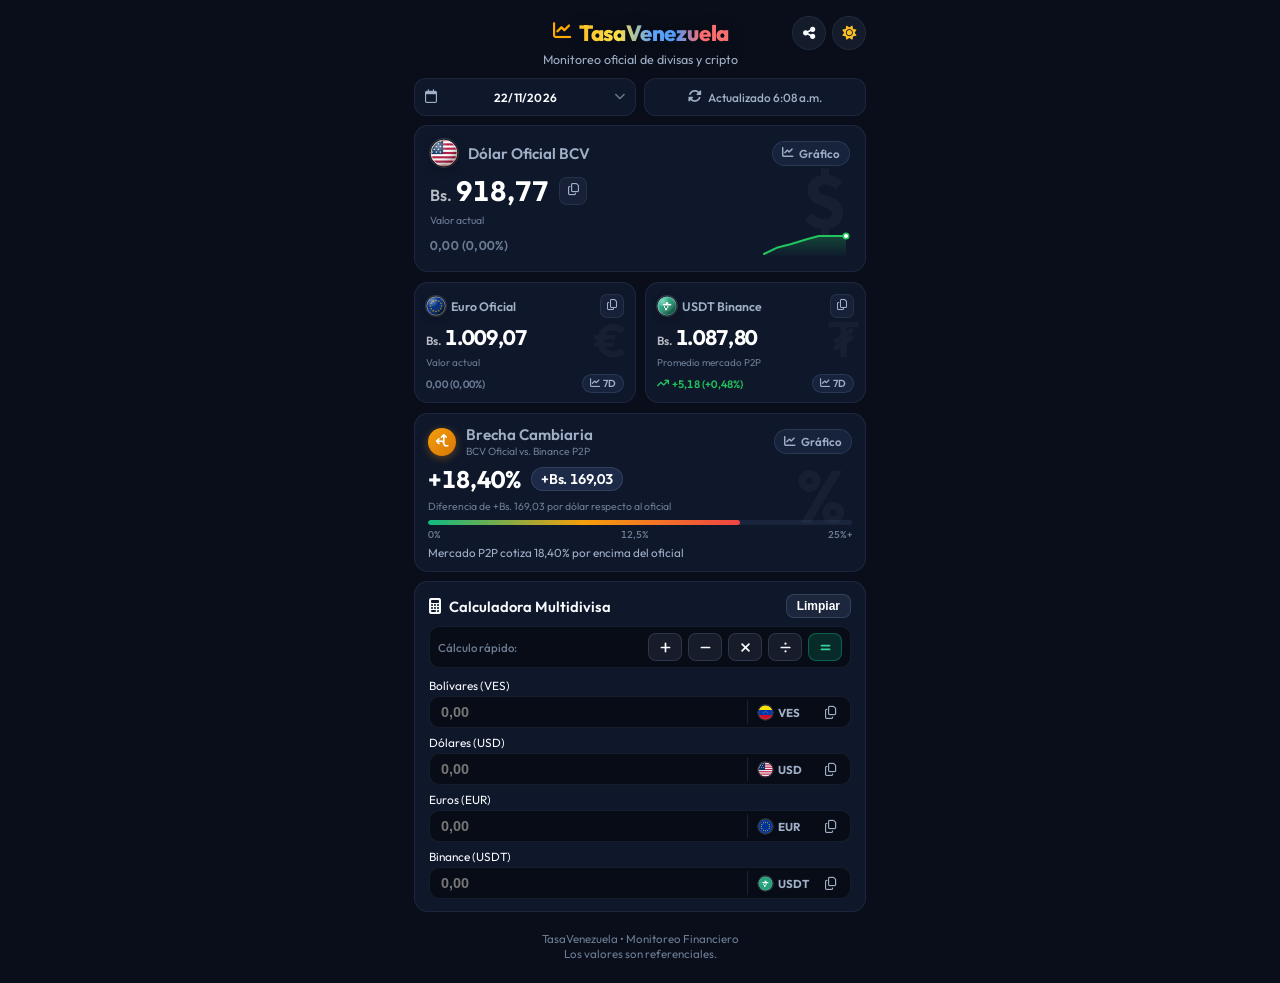
==== commit 7d3a345d: "feat(ui): refinamiento movil v32 - contraste tricolor, escala brecha, operadores SVG e icono tema" ====
--- a/index.html
+++ b/index.html
@@ -17,7 +17,7 @@
   <link rel="icon" type="image/png" sizes="32x32" href="icons/favicon-32x32.png">
   <meta name="format-detection" content="telephone=no">
 
-  <link rel="stylesheet" href="styles.css?v=31">
+  <link rel="stylesheet" href="styles.css?v=32">
   <!-- Google Fonts -->
   <link href="https://fonts.googleapis.com/css2?family=Outfit:wght@300;400;500;600;700&display=swap" rel="stylesheet">
   <!-- FontAwesome Icons -->
@@ -88,8 +88,8 @@
           <button type="button" id="btn-share" class="btn-icon-circle btn-share" title="Compartir resumen del día" aria-label="Compartir resumen de tasas">
             <i class="fa-solid fa-share-nodes"></i>
           </button>
-          <button type="button" id="btn-theme" class="btn-icon-circle btn-theme" title="Cambiar tema" aria-label="Cambiar tema">
-            <i class="fa-solid fa-moon theme-icon"></i>
+          <button type="button" id="btn-theme" class="btn-icon-circle btn-theme" title="Cambiar a modo claro" aria-label="Cambiar a modo claro">
+            <i class="fa-solid fa-sun theme-icon"></i>
           </button>
         </div>
       </div>
@@ -363,8 +363,15 @@
             <span class="rate-desc" id="val-brecha-diff">Diferencia por dólar respecto al oficial</span>
           </div>
           <div class="card-footer spread-card-footer">
-            <div class="spread-bar-container">
-              <div class="spread-bar-fill" id="spread-bar-fill"></div>
+            <div class="spread-bar-wrapper">
+              <div class="spread-bar-container">
+                <div class="spread-bar-fill" id="spread-bar-fill"></div>
+              </div>
+              <div class="spread-bar-scale" aria-hidden="true">
+                <span>0%</span>
+                <span id="spread-scale-mid">12,5%</span>
+                <span id="spread-scale-max">25%+</span>
+              </div>
             </div>
             <span class="spread-footer-text" id="spread-footer-text">Calculando diferencial en tiempo real...</span>
           </div>
@@ -384,13 +391,38 @@
             </button>
           </div>
           <div class="calc-ops-bar" role="toolbar" aria-label="Operadores matemáticos rápidos">
-            <span class="calc-ops-hint">Suma rápida:</span>
+            <span class="calc-ops-hint">Cálculo rápido:</span>
             <div class="calc-ops-buttons">
-              <button type="button" class="btn-calc-op" data-op="+" title="Sumar (+)">+</button>
-              <button type="button" class="btn-calc-op" data-op="-" title="Restar (-)">−</button>
-              <button type="button" class="btn-calc-op" data-op="*" title="Multiplicar (×)">×</button>
-              <button type="button" class="btn-calc-op" data-op="/" title="Dividir (÷)">÷</button>
-              <button type="button" class="btn-calc-op btn-calc-eq" data-op="=" title="Calcular total (=)">=</button>
+              <button type="button" class="btn-calc-op" data-op="+" title="Sumar (+)" aria-label="Sumar">
+                <svg class="calc-op-svg" viewBox="0 0 16 16" width="13" height="13" aria-hidden="true">
+                  <line x1="8" y1="3" x2="8" y2="13" stroke="currentColor" stroke-width="2.1" stroke-linecap="round"/>
+                  <line x1="3" y1="8" x2="13" y2="8" stroke="currentColor" stroke-width="2.1" stroke-linecap="round"/>
+                </svg>
+              </button>
+              <button type="button" class="btn-calc-op" data-op="-" title="Restar (−)" aria-label="Restar">
+                <svg class="calc-op-svg" viewBox="0 0 16 16" width="13" height="13" aria-hidden="true">
+                  <line x1="3" y1="8" x2="13" y2="8" stroke="currentColor" stroke-width="2.1" stroke-linecap="round"/>
+                </svg>
+              </button>
+              <button type="button" class="btn-calc-op" data-op="*" title="Multiplicar (×)" aria-label="Multiplicar">
+                <svg class="calc-op-svg" viewBox="0 0 16 16" width="13" height="13" aria-hidden="true">
+                  <line x1="3.8" y1="3.8" x2="12.2" y2="12.2" stroke="currentColor" stroke-width="2.1" stroke-linecap="round"/>
+                  <line x1="12.2" y1="3.8" x2="3.8" y2="12.2" stroke="currentColor" stroke-width="2.1" stroke-linecap="round"/>
+                </svg>
+              </button>
+              <button type="button" class="btn-calc-op" data-op="/" title="Dividir (÷)" aria-label="Dividir">
+                <svg class="calc-op-svg" viewBox="0 0 16 16" width="13" height="13" aria-hidden="true">
+                  <circle cx="8" cy="3.3" r="1.35" fill="currentColor"/>
+                  <line x1="2.8" y1="8" x2="13.2" y2="8" stroke="currentColor" stroke-width="2.1" stroke-linecap="round"/>
+                  <circle cx="8" cy="12.7" r="1.35" fill="currentColor"/>
+                </svg>
+              </button>
+              <button type="button" class="btn-calc-op btn-calc-eq" data-op="=" title="Calcular total (=)" aria-label="Calcular total">
+                <svg class="calc-op-svg" viewBox="0 0 16 16" width="13" height="13" aria-hidden="true">
+                  <line x1="3" y1="5.6" x2="13" y2="5.6" stroke="currentColor" stroke-width="2.1" stroke-linecap="round"/>
+                  <line x1="3" y1="10.4" x2="13" y2="10.4" stroke="currentColor" stroke-width="2.1" stroke-linecap="round"/>
+                </svg>
+              </button>
             </div>
           </div>
           <div class="calculator-body">
@@ -598,6 +630,6 @@
     </div>
   </div>
 
-  <script src="app.js?v=31"></script>
+  <script src="app.js?v=32"></script>
 </body>
 </html>
--- a/styles.css
+++ b/styles.css
@@ -1,5 +1,7 @@
 /* Reset & Core Setup */
-*, *::before, *::after {
+*,
+*::before,
+*::after {
   box-sizing: border-box;
   margin: 0;
   padding: 0;
@@ -11,18 +13,18 @@
   --card-bg: hsla(222, 47%, 15%, 0.6);
   --card-border: hsla(217, 30%, 60%, 0.12);
   --card-border-hover: hsla(217, 50%, 60%, 0.25);
-  
+
   --color-usd: hsl(142, 70%, 45%);
   --color-euro: hsl(210, 100%, 50%);
   --color-binance: hsl(40, 100%, 50%);
-  
+
   --text-main: hsl(210, 40%, 98%);
   --text-muted: hsl(215, 25%, 70%);
   --text-dim: hsl(215, 16%, 50%);
-  
+
   --glow-1: hsla(263, 70%, 50%, 0.15);
   --glow-2: hsla(180, 70%, 50%, 0.1);
-  
+
   --font-sans: 'Outfit', -apple-system, BlinkMacSystemFont, "Segoe UI", Roboto, sans-serif;
   --transition-smooth: all 0.25s ease;
 }
@@ -33,11 +35,11 @@
   --card-bg: hsla(0, 0%, 100%, 0.8);
   --card-border: hsla(217, 20%, 80%, 0.6);
   --card-border-hover: hsla(217, 30%, 60%, 0.4);
-  
+
   --text-main: hsl(222, 47%, 11%);
   --text-muted: hsl(215, 25%, 35%);
   --text-dim: hsl(215, 16%, 50%);
-  
+
   --glow-1: hsla(263, 70%, 50%, 0.08);
   --glow-2: hsla(180, 70%, 50%, 0.05);
 }
@@ -70,8 +72,21 @@
   pointer-events: none;
 }
 
-.bg-glow-1 { width: 300px; height: 300px; background: var(--glow-1); top: -100px; right: -50px; }
-.bg-glow-2 { width: 350px; height: 350px; background: var(--glow-2); bottom: 10%; left: -100px; }
+.bg-glow-1 {
+  width: 300px;
+  height: 300px;
+  background: var(--glow-1);
+  top: -100px;
+  right: -50px;
+}
+
+.bg-glow-2 {
+  width: 350px;
+  height: 350px;
+  background: var(--glow-2);
+  bottom: 10%;
+  left: -100px;
+}
 
 .app-container {
   width: 100%;
@@ -98,19 +113,61 @@
 }
 
 /* Header */
-.app-header { text-align: center; padding: 4px 0 2px; width: 100%; min-width: 0; }
-.header-top { display: grid; grid-template-columns: minmax(0, 1fr) auto minmax(0, 1fr); align-items: center; width: 100%; gap: 6px; }
-.header-left-slot { display: flex; align-items: center; justify-content: flex-start; min-width: 0; }
-.header-logo { display: flex; align-items: center; justify-content: center; gap: 6px; min-width: 0; }
-.logo-icon { width: 22px; height: 22px; color: var(--color-binance); display: inline-flex; align-items: center; justify-content: center; font-size: 1.15rem; flex-shrink: 0; }
-.header-actions { display: flex; align-items: center; justify-content: flex-end; gap: 6px; flex-shrink: 0; }
+.app-header {
+  text-align: center;
+  padding: 4px 0 2px;
+  width: 100%;
+  min-width: 0;
+}
+
+.header-top {
+  display: grid;
+  grid-template-columns: minmax(0, 1fr) auto minmax(0, 1fr);
+  align-items: center;
+  width: 100%;
+  gap: 6px;
+}
+
+.header-left-slot {
+  display: flex;
+  align-items: center;
+  justify-content: flex-start;
+  min-width: 0;
+}
+
+.header-logo {
+  display: flex;
+  align-items: center;
+  justify-content: center;
+  gap: 6px;
+  min-width: 0;
+}
+
+.logo-icon {
+  width: 22px;
+  height: 22px;
+  color: var(--color-binance);
+  display: inline-flex;
+  align-items: center;
+  justify-content: center;
+  font-size: 1.15rem;
+  flex-shrink: 0;
+}
+
+.header-actions {
+  display: flex;
+  align-items: center;
+  justify-content: flex-end;
+  gap: 6px;
+  flex-shrink: 0;
+}
 
 .app-header h1 {
   font-size: 1.38rem;
   font-weight: 800;
   letter-spacing: -0.2px;
   white-space: nowrap;
-  background: linear-gradient(90deg, #F59E0B 0%, #FBBF24 28%, #3B82F6 48%, #2563EB 65%, #EF4444 82%, #DC2626 100%);
+  background: linear-gradient(90deg, #FBBF24 0%, #FDE047 26%, #60A5FA 48%, #4F9CF9 64%, #FF6B6B 82%, #F87171 100%);
   -webkit-background-clip: text;
   -webkit-text-fill-color: transparent;
   background-clip: text;
@@ -126,7 +183,11 @@
   filter: none;
 }
 
-.header-subtitle { font-size: 0.78rem; color: var(--text-muted); margin-top: 2px; }
+.header-subtitle {
+  font-size: 0.78rem;
+  color: var(--text-muted);
+  margin-top: 2px;
+}
 
 /* Action Buttons Header */
 .btn-install {
@@ -184,9 +245,27 @@
   transform: scale(0.92);
 }
 
+.btn-theme .fa-sun {
+  color: #fbbf24;
+}
+
 /* Cards & Unified Toolbar */
-.unified-toolbar-section, .rates-grid, .calculator-section { width: 100%; min-width: 0; }
-.rate-card, .calculator-card { background: var(--card-bg); border: 1px solid var(--card-border); border-radius: 14px; padding: 12px 14px; width: 100%; min-width: 0; }
+.unified-toolbar-section,
+.rates-grid,
+.calculator-section {
+  width: 100%;
+  min-width: 0;
+}
+
+.rate-card,
+.calculator-card {
+  background: var(--card-bg);
+  border: 1px solid var(--card-border);
+  border-radius: 14px;
+  padding: 12px 14px;
+  width: 100%;
+  min-width: 0;
+}
 
 .unified-toolbar {
   display: grid;
@@ -338,8 +417,15 @@
 }
 
 @keyframes slideDown {
-  from { opacity: 0; transform: translateY(-6px); }
-  to { opacity: 1; transform: translateY(0); }
+  from {
+    opacity: 0;
+    transform: translateY(-6px);
+  }
+
+  to {
+    opacity: 1;
+    transform: translateY(0);
+  }
 }
 
 [data-theme="light"] .historical-notice {
@@ -388,8 +474,15 @@
 }
 
 @keyframes offlineGlowPulse {
-  0%, 100% { box-shadow: 0 0 0 0 hsla(38, 92%, 50%, 0.4); }
-  50% { box-shadow: 0 0 0 6px hsla(38, 92%, 50%, 0); }
+
+  0%,
+  100% {
+    box-shadow: 0 0 0 0 hsla(38, 92%, 50%, 0.4);
+  }
+
+  50% {
+    box-shadow: 0 0 0 6px hsla(38, 92%, 50%, 0);
+  }
 }
 
 .offline-text-content {
@@ -500,12 +593,21 @@
 }
 
 @keyframes spin {
-  0% { transform: rotate(0deg); }
-  100% { transform: rotate(360deg); }
+  0% {
+    transform: rotate(0deg);
+  }
+
+  100% {
+    transform: rotate(360deg);
+  }
 }
 
 /* Rates Grid & Watermark Icons */
-.rates-grid { display: flex; flex-direction: column; gap: 10px; }
+.rates-grid {
+  display: flex;
+  flex-direction: column;
+  gap: 10px;
+}
 
 .rate-card {
   position: relative;
@@ -539,43 +641,77 @@
   line-height: 1;
 }
 
-#card-dolar::after { content: '$'; }
-#card-euro::after { content: '€'; }
-#card-binance::after { content: '₮'; }
-#card-brecha::after { content: '%'; }
+#card-dolar::after {
+  content: '$';
+}
+
+#card-euro::after {
+  content: '€';
+}
+
+#card-binance::after {
+  content: '₮';
+}
+
+#card-brecha::after {
+  content: '%';
+}
 
 [data-theme="light"] .rate-card::after {
   color: hsla(222, 47%, 11%, 0.04);
 }
 
-.card-header { display: flex; justify-content: space-between; align-items: center; margin-bottom: 10px; position: relative; z-index: 1; }
-.card-title { display: flex; align-items: center; gap: 10px; }
-.flag-icon { 
-  display: inline-flex; 
-  align-items: center; 
-  justify-content: center; 
-  width: 28px; 
-  height: 28px; 
-  flex-shrink: 0; 
+.card-header {
+  display: flex;
+  justify-content: space-between;
+  align-items: center;
+  margin-bottom: 10px;
+  position: relative;
+  z-index: 1;
+}
+
+.card-title {
+  display: flex;
+  align-items: center;
+  gap: 10px;
+}
+
+.flag-icon {
+  display: inline-flex;
+  align-items: center;
+  justify-content: center;
+  width: 28px;
+  height: 28px;
+  flex-shrink: 0;
   position: relative;
   border-radius: 50%;
   transition: transform 0.25s cubic-bezier(0.34, 1.56, 0.64, 1), filter 0.25s ease;
 }
+
 .rate-card:hover .flag-icon {
   transform: scale(1.12);
   filter: drop-shadow(0 4px 10px rgba(0, 0, 0, 0.35));
 }
-.flag-svg { 
-  width: 28px; 
-  height: 28px; 
-  display: block; 
-  border-radius: 50%; 
-  box-shadow: 0 3px 8px rgba(0, 0, 0, 0.3), 0 0 0 1px rgba(255, 255, 255, 0.15); 
-  vertical-align: middle; 
-}
-.card-title h2 { font-size: 0.95rem; font-weight: 600; color: var(--text-muted); }
-
-.card-body { position: relative; z-index: 1; }
+
+.flag-svg {
+  width: 28px;
+  height: 28px;
+  display: block;
+  border-radius: 50%;
+  box-shadow: 0 3px 8px rgba(0, 0, 0, 0.3), 0 0 0 1px rgba(255, 255, 255, 0.15);
+  vertical-align: middle;
+}
+
+.card-title h2 {
+  font-size: 0.95rem;
+  font-weight: 600;
+  color: var(--text-muted);
+}
+
+.card-body {
+  position: relative;
+  z-index: 1;
+}
 
 .rate-value-row {
   display: flex;
@@ -603,6 +739,7 @@
   font-size: 1.8rem;
   font-weight: 700;
   color: #ffffff;
+  font-variant-numeric: tabular-nums;
 }
 
 #card-dolar .rate-value,
@@ -736,13 +873,31 @@
   align-items: center;
   gap: 5px;
   letter-spacing: 0.2px;
+  font-variant-numeric: tabular-nums;
 }
 
 /* Calculator */
-.calculator-card { border: 1px solid var(--card-border); }
-.calculator-header { display: flex; justify-content: space-between; align-items: center; margin-bottom: 14px; }
-.calculator-title-group { display: flex; align-items: center; gap: 8px; }
-.calculator-header h2 { font-size: 1rem; font-weight: 600; }
+.calculator-card {
+  border: 1px solid var(--card-border);
+}
+
+.calculator-header {
+  display: flex;
+  justify-content: space-between;
+  align-items: center;
+  margin-bottom: 14px;
+}
+
+.calculator-title-group {
+  display: flex;
+  align-items: center;
+  gap: 8px;
+}
+
+.calculator-header h2 {
+  font-size: 1rem;
+  font-weight: 600;
+}
 
 .btn-reset-calc {
   background: hsla(217, 30%, 60%, 0.12);
@@ -776,7 +931,12 @@
   transform: scale(0.92);
 }
 
-.calculator-body { display: flex; flex-direction: column; gap: 12px; width: 100%; }
+.calculator-body {
+  display: flex;
+  flex-direction: column;
+  gap: 12px;
+  width: 100%;
+}
 
 .input-wrapper {
   position: relative;
@@ -804,6 +964,7 @@
   color: var(--text-main);
   font-size: 0.95rem;
   font-weight: 600;
+  font-variant-numeric: tabular-nums;
   color-scheme: dark;
 }
 
@@ -890,11 +1051,29 @@
 }
 
 /* Footer */
-.app-footer { text-align: center; padding: 10px 0; }
-.app-footer p { font-size: 0.72rem; color: var(--text-dim); }
-
-.spin { animation: rotate 0.8s linear infinite; }
-@keyframes rotate { from { transform: rotate(0deg); } to { transform: rotate(360deg); } }
+.app-footer {
+  text-align: center;
+  padding: 10px 0;
+}
+
+.app-footer p {
+  font-size: 0.72rem;
+  color: var(--text-dim);
+}
+
+.spin {
+  animation: rotate 0.8s linear infinite;
+}
+
+@keyframes rotate {
+  from {
+    transform: rotate(0deg);
+  }
+
+  to {
+    transform: rotate(360deg);
+  }
+}
 
 /* =========================================
    Modal de Instalación para iOS
@@ -1078,6 +1257,7 @@
 
 /* Prevenir auto-zoom agresivo de Safari en iOS al tocar inputs */
 @media screen and (max-width: 768px) {
+
   input[type="text"],
   input[type="date"],
   select {
@@ -1101,8 +1281,8 @@
   user-select: none;
   -webkit-user-select: none;
   transition: opacity 0.38s cubic-bezier(0.4, 0, 0.2, 1),
-              transform 0.38s cubic-bezier(0.4, 0, 0.2, 1),
-              visibility 0.38s ease;
+    transform 0.38s cubic-bezier(0.4, 0, 0.2, 1),
+    visibility 0.38s ease;
   will-change: opacity, transform;
 }
 
@@ -1140,10 +1320,12 @@
     transform: scale(0.65);
     opacity: 0;
   }
+
   60% {
     transform: scale(1.05);
     opacity: 1;
   }
+
   100% {
     transform: scale(1);
     opacity: 1;
@@ -1166,6 +1348,7 @@
     opacity: 0.45;
     transform: scale(0.92);
   }
+
   100% {
     opacity: 0.95;
     transform: scale(1.12);
@@ -1205,6 +1388,7 @@
     opacity: 0;
     transform: translateY(12px);
   }
+
   100% {
     opacity: 1;
     transform: translateY(0);
@@ -1217,7 +1401,7 @@
   letter-spacing: -0.2px;
   color: transparent;
   margin: 0;
-  background: linear-gradient(90deg, #F59E0B 0%, #FBBF24 28%, #3B82F6 48%, #2563EB 65%, #EF4444 82%, #DC2626 100%);
+  background: linear-gradient(90deg, #FBBF24 0%, #FDE047 26%, #60A5FA 48%, #4F9CF9 64%, #FF6B6B 82%, #F87171 100%);
   -webkit-background-clip: text;
   -webkit-text-fill-color: transparent;
   background-clip: text;
@@ -1243,9 +1427,17 @@
 }
 
 @keyframes splashProgressSweep {
-  0% { transform: translateX(-100%); }
-  45% { transform: translateX(-25%); }
-  100% { transform: translateX(0%); }
+  0% {
+    transform: translateX(-100%);
+  }
+
+  45% {
+    transform: translateX(-25%);
+  }
+
+  100% {
+    transform: translateX(0%);
+  }
 }
 
 
@@ -1300,6 +1492,13 @@
   width: 100%;
 }
 
+.spread-bar-wrapper {
+  width: 100%;
+  display: flex;
+  flex-direction: column;
+  gap: 3px;
+}
+
 .spread-bar-container {
   width: 100%;
   height: 6px;
@@ -1314,6 +1513,17 @@
   background: linear-gradient(90deg, #10b981, #f59e0b, #ef4444);
   border-radius: 4px;
   transition: width 0.7s cubic-bezier(0.16, 1, 0.3, 1);
+}
+
+.spread-bar-scale {
+  display: flex;
+  justify-content: space-between;
+  align-items: center;
+  width: 100%;
+  font-size: 0.62rem;
+  font-weight: 500;
+  color: var(--text-dim);
+  font-variant-numeric: tabular-nums;
 }
 
 .spread-footer-text {
@@ -1338,6 +1548,7 @@
   padding: 3px 10px;
   border-radius: 999px;
   letter-spacing: -0.2px;
+  font-variant-numeric: tabular-nums;
   display: inline-flex;
   align-items: center;
   transition: var(--transition-smooth);
@@ -1354,8 +1565,12 @@
    DISEÑO COMPACTO MODERNO (Duo Grid & Optimized Heights)
    ============================================================ */
 .app-container {
-  gap: 11px;
+  gap: 9px;
   padding: 12px 14px;
+}
+
+.app-main {
+  gap: 9px;
 }
 
 .app-header {
@@ -1372,7 +1587,8 @@
 }
 
 /* Reducción padding general de tarjetas */
-.rate-card, .calculator-card {
+.rate-card,
+.calculator-card {
   padding: 12px 14px;
   border-radius: 14px;
 }
@@ -1443,7 +1659,7 @@
 }
 
 .rates-duo-grid .rate-value {
-  font-size: 1.32rem;
+  font-size: clamp(1.08rem, 5.2vw, 1.32rem);
   letter-spacing: -0.3px;
 }
 
@@ -1507,7 +1723,7 @@
 }
 
 #card-brecha .spread-footer-text {
-  font-size: 0.68rem;
+  font-size: 0.73rem;
 }
 
 /* Calculadora */
@@ -1572,6 +1788,13 @@
   transform: scale(0.92);
 }
 
+.calc-op-svg {
+  width: 13px;
+  height: 13px;
+  display: block;
+  pointer-events: none;
+}
+
 .btn-calc-eq {
   background: hsla(160, 84%, 39%, 0.18);
   border-color: hsla(160, 84%, 39%, 0.4);
@@ -1610,7 +1833,7 @@
 }
 
 .calculator-body {
-  gap: 8px;
+  gap: 7px;
 }
 
 .input-group label {
@@ -1641,7 +1864,7 @@
 }
 
 .input-wrapper input {
-  padding: 8px 8px 8px 11px;
+  padding: 7px 8px 7px 11px;
   font-size: 0.9rem;
 }
 
@@ -1806,4 +2029,4 @@
 
 [data-theme="light"] .chart-stat-box {
   background: hsl(0, 0%, 100%);
-}
+}
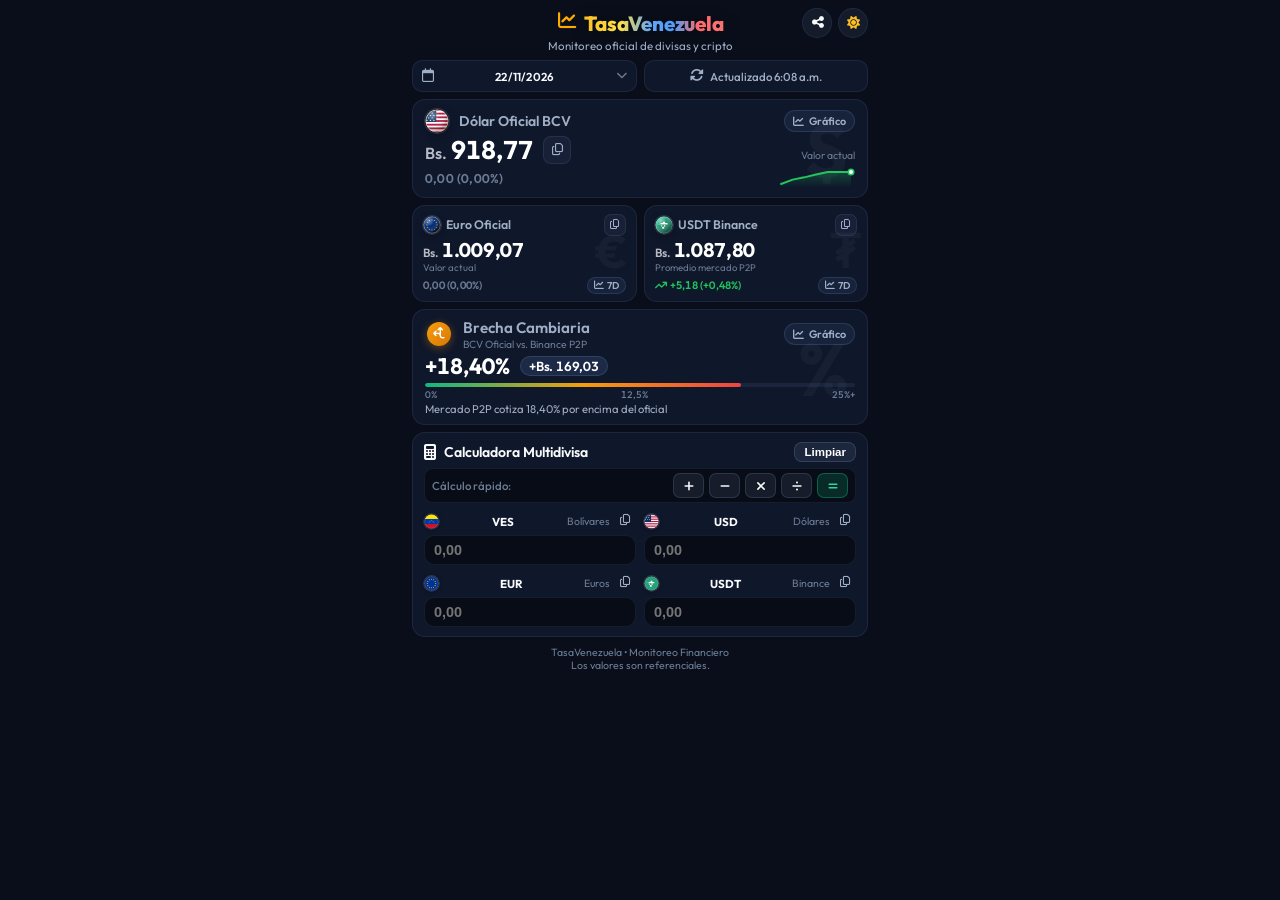
==== commit 679e923d: "feat(ui): diseno ultra-compacto sin scroll v33 (calculadora grilla 2x2)" ====
--- a/index.html
+++ b/index.html
@@ -17,7 +17,7 @@
   <link rel="icon" type="image/png" sizes="32x32" href="icons/favicon-32x32.png">
   <meta name="format-detection" content="telephone=no">
 
-  <link rel="stylesheet" href="styles.css?v=32">
+  <link rel="stylesheet" href="styles.css?v=33">
   <!-- Google Fonts -->
   <link href="https://fonts.googleapis.com/css2?family=Outfit:wght@300;400;500;600;700&display=swap" rel="stylesheet">
   <!-- FontAwesome Icons -->
@@ -427,122 +427,121 @@
           </div>
           <div class="calculator-body">
             <div class="input-group">
-              <label for="input-ves">Bolívares (VES)</label>
+              <div class="input-group-head">
+                <label for="input-ves" class="input-label-inline">
+                  <svg class="mini-flag-svg" viewBox="0 0 64 64" width="16" height="16" aria-hidden="true">
+                    <clipPath id="circle-ves-mini"><circle cx="32" cy="32" r="30"/></clipPath>
+                    <g clip-path="url(#circle-ves-mini)">
+                      <rect width="64" height="21.33" fill="#FCE300"/>
+                      <rect y="21.33" width="64" height="21.33" fill="#0038A8"/>
+                      <rect y="42.66" width="64" height="21.34" fill="#CE1126"/>
+                      <g fill="#FFFFFF" transform="translate(32, 33) scale(0.65)">
+                        <circle cx="-16" cy="3" r="1.5"/><circle cx="-12" cy="-2" r="1.5"/><circle cx="-7" cy="-5" r="1.5"/><circle cx="-2.3" cy="-7" r="1.5"/>
+                        <circle cx="2.3" cy="-7" r="1.5"/><circle cx="7" cy="-5" r="1.5"/><circle cx="12" cy="-2" r="1.5"/><circle cx="16" cy="3" r="1.5"/>
+                      </g>
+                    </g>
+                    <circle cx="32" cy="32" r="29.5" fill="none" stroke="rgba(255,255,255,0.4)" stroke-width="2"/>
+                  </svg>
+                  <span class="curr-code">VES</span>
+                  <span class="curr-name">Bolívares</span>
+                </label>
+                <button type="button" class="btn-copy-calc" data-copy-input="input-ves" data-currency="VES" aria-label="Copiar monto en Bolívares" title="Copiar monto VES">
+                  <i class="fa-regular fa-copy"></i>
+                </button>
+              </div>
               <div class="input-wrapper">
                 <input type="text" id="input-ves" inputmode="decimal" placeholder="0,00">
-                <div class="input-addons">
-                  <span class="currency-tag">
-                    <svg class="mini-flag-svg" viewBox="0 0 64 64" width="17" height="17" aria-hidden="true">
-                      <clipPath id="circle-ves-mini"><circle cx="32" cy="32" r="30"/></clipPath>
-                      <g clip-path="url(#circle-ves-mini)">
-                        <rect width="64" height="21.33" fill="#FCE300"/>
-                        <rect y="21.33" width="64" height="21.33" fill="#0038A8"/>
-                        <rect y="42.66" width="64" height="21.34" fill="#CE1126"/>
-                        <g fill="#FFFFFF" transform="translate(32, 33) scale(0.65)">
-                          <circle cx="-16" cy="3" r="1.5"/><circle cx="-12" cy="-2" r="1.5"/><circle cx="-7" cy="-5" r="1.5"/><circle cx="-2.3" cy="-7" r="1.5"/>
-                          <circle cx="2.3" cy="-7" r="1.5"/><circle cx="7" cy="-5" r="1.5"/><circle cx="12" cy="-2" r="1.5"/><circle cx="16" cy="3" r="1.5"/>
-                        </g>
-                      </g>
-                      <circle cx="32" cy="32" r="29.5" fill="none" stroke="rgba(255,255,255,0.4)" stroke-width="2"/>
-                    </svg>
-                    VES
-                  </span>
-                  <button type="button" class="btn-copy-calc" data-copy-input="input-ves" data-currency="VES" aria-label="Copiar monto en Bolívares" title="Copiar monto VES">
-                    <i class="fa-regular fa-copy"></i>
-                  </button>
-                </div>
               </div>
             </div>
 
             <div class="input-group">
-              <label for="input-usd">Dólares (USD)</label>
+              <div class="input-group-head">
+                <label for="input-usd" class="input-label-inline">
+                  <svg class="mini-flag-svg" viewBox="0 0 64 64" width="16" height="16" aria-hidden="true">
+                    <clipPath id="circle-us-mini"><circle cx="32" cy="32" r="30"/></clipPath>
+                    <g clip-path="url(#circle-us-mini)">
+                      <rect width="64" height="64" fill="#B31942"/>
+                      <rect y="4.92" width="64" height="4.92" fill="#FFFFFF"/>
+                      <rect y="14.77" width="64" height="4.92" fill="#FFFFFF"/>
+                      <rect y="24.61" width="64" height="4.92" fill="#FFFFFF"/>
+                      <rect y="34.46" width="64" height="4.92" fill="#FFFFFF"/>
+                      <rect y="44.31" width="64" height="4.92" fill="#FFFFFF"/>
+                      <rect y="54.15" width="64" height="4.92" fill="#FFFFFF"/>
+                      <rect width="30" height="34.46" fill="#0A3161"/>
+                      <circle cx="6" cy="7" r="1.8" fill="#FFFFFF"/><circle cx="15" cy="7" r="1.8" fill="#FFFFFF"/><circle cx="24" cy="7" r="1.8" fill="#FFFFFF"/>
+                      <circle cx="10.5" cy="15" r="1.8" fill="#FFFFFF"/><circle cx="19.5" cy="15" r="1.8" fill="#FFFFFF"/>
+                      <circle cx="6" cy="23" r="1.8" fill="#FFFFFF"/><circle cx="15" cy="23" r="1.8" fill="#FFFFFF"/><circle cx="24" cy="23" r="1.8" fill="#FFFFFF"/>
+                    </g>
+                    <circle cx="32" cy="32" r="29.5" fill="none" stroke="rgba(255,255,255,0.4)" stroke-width="2"/>
+                  </svg>
+                  <span class="curr-code">USD</span>
+                  <span class="curr-name">Dólares</span>
+                </label>
+                <button type="button" class="btn-copy-calc" data-copy-input="input-usd" data-currency="USD" aria-label="Copiar monto en Dólares" title="Copiar monto USD">
+                  <i class="fa-regular fa-copy"></i>
+                </button>
+              </div>
               <div class="input-wrapper">
                 <input type="text" id="input-usd" inputmode="decimal" placeholder="0,00">
-                <div class="input-addons">
-                  <span class="currency-tag">
-                    <svg class="mini-flag-svg" viewBox="0 0 64 64" width="17" height="17" aria-hidden="true">
-                      <clipPath id="circle-us-mini"><circle cx="32" cy="32" r="30"/></clipPath>
-                      <g clip-path="url(#circle-us-mini)">
-                        <rect width="64" height="64" fill="#B31942"/>
-                        <rect y="4.92" width="64" height="4.92" fill="#FFFFFF"/>
-                        <rect y="14.77" width="64" height="4.92" fill="#FFFFFF"/>
-                        <rect y="24.61" width="64" height="4.92" fill="#FFFFFF"/>
-                        <rect y="34.46" width="64" height="4.92" fill="#FFFFFF"/>
-                        <rect y="44.31" width="64" height="4.92" fill="#FFFFFF"/>
-                        <rect y="54.15" width="64" height="4.92" fill="#FFFFFF"/>
-                        <rect width="30" height="34.46" fill="#0A3161"/>
-                        <circle cx="6" cy="7" r="1.8" fill="#FFFFFF"/><circle cx="15" cy="7" r="1.8" fill="#FFFFFF"/><circle cx="24" cy="7" r="1.8" fill="#FFFFFF"/>
-                        <circle cx="10.5" cy="15" r="1.8" fill="#FFFFFF"/><circle cx="19.5" cy="15" r="1.8" fill="#FFFFFF"/>
-                        <circle cx="6" cy="23" r="1.8" fill="#FFFFFF"/><circle cx="15" cy="23" r="1.8" fill="#FFFFFF"/><circle cx="24" cy="23" r="1.8" fill="#FFFFFF"/>
-                      </g>
-                      <circle cx="32" cy="32" r="29.5" fill="none" stroke="rgba(255,255,255,0.4)" stroke-width="2"/>
-                    </svg>
-                    USD
-                  </span>
-                  <button type="button" class="btn-copy-calc" data-copy-input="input-usd" data-currency="USD" aria-label="Copiar monto en Dólares" title="Copiar monto USD">
-                    <i class="fa-regular fa-copy"></i>
-                  </button>
-                </div>
               </div>
             </div>
 
             <div class="input-group">
-              <label for="input-eur">Euros (EUR)</label>
+              <div class="input-group-head">
+                <label for="input-eur" class="input-label-inline">
+                  <svg class="mini-flag-svg" viewBox="0 0 64 64" width="16" height="16" aria-hidden="true">
+                    <clipPath id="circle-eu-mini"><circle cx="32" cy="32" r="30"/></clipPath>
+                    <g clip-path="url(#circle-eu-mini)">
+                      <rect width="64" height="64" fill="#003399"/>
+                      <circle cx="32" cy="14" r="2.2" fill="#FFCC00"/>
+                      <circle cx="41" cy="16.4" r="2.2" fill="#FFCC00"/>
+                      <circle cx="47.6" cy="23" r="2.2" fill="#FFCC00"/>
+                      <circle cx="50" cy="32" r="2.2" fill="#FFCC00"/>
+                      <circle cx="47.6" cy="41" r="2.2" fill="#FFCC00"/>
+                      <circle cx="41" cy="47.6" r="2.2" fill="#FFCC00"/>
+                      <circle cx="32" cy="50" r="2.2" fill="#FFCC00"/>
+                      <circle cx="23" cy="47.6" r="2.2" fill="#FFCC00"/>
+                      <circle cx="16.4" cy="41" r="2.2" fill="#FFCC00"/>
+                      <circle cx="14" cy="32" r="2.2" fill="#FFCC00"/>
+                      <circle cx="16.4" cy="23" r="2.2" fill="#FFCC00"/>
+                      <circle cx="23" cy="16.4" r="2.2" fill="#FFCC00"/>
+                    </g>
+                    <circle cx="32" cy="32" r="29.5" fill="none" stroke="rgba(255,255,255,0.4)" stroke-width="2"/>
+                  </svg>
+                  <span class="curr-code">EUR</span>
+                  <span class="curr-name">Euros</span>
+                </label>
+                <button type="button" class="btn-copy-calc" data-copy-input="input-eur" data-currency="EUR" aria-label="Copiar monto en Euros" title="Copiar monto EUR">
+                  <i class="fa-regular fa-copy"></i>
+                </button>
+              </div>
               <div class="input-wrapper">
                 <input type="text" id="input-eur" inputmode="decimal" placeholder="0,00">
-                <div class="input-addons">
-                  <span class="currency-tag">
-                    <svg class="mini-flag-svg" viewBox="0 0 64 64" width="17" height="17" aria-hidden="true">
-                      <clipPath id="circle-eu-mini"><circle cx="32" cy="32" r="30"/></clipPath>
-                      <g clip-path="url(#circle-eu-mini)">
-                        <rect width="64" height="64" fill="#003399"/>
-                        <circle cx="32" cy="14" r="2.2" fill="#FFCC00"/>
-                        <circle cx="41" cy="16.4" r="2.2" fill="#FFCC00"/>
-                        <circle cx="47.6" cy="23" r="2.2" fill="#FFCC00"/>
-                        <circle cx="50" cy="32" r="2.2" fill="#FFCC00"/>
-                        <circle cx="47.6" cy="41" r="2.2" fill="#FFCC00"/>
-                        <circle cx="41" cy="47.6" r="2.2" fill="#FFCC00"/>
-                        <circle cx="32" cy="50" r="2.2" fill="#FFCC00"/>
-                        <circle cx="23" cy="47.6" r="2.2" fill="#FFCC00"/>
-                        <circle cx="16.4" cy="41" r="2.2" fill="#FFCC00"/>
-                        <circle cx="14" cy="32" r="2.2" fill="#FFCC00"/>
-                        <circle cx="16.4" cy="23" r="2.2" fill="#FFCC00"/>
-                        <circle cx="23" cy="16.4" r="2.2" fill="#FFCC00"/>
-                      </g>
-                      <circle cx="32" cy="32" r="29.5" fill="none" stroke="rgba(255,255,255,0.4)" stroke-width="2"/>
-                    </svg>
-                    EUR
-                  </span>
-                  <button type="button" class="btn-copy-calc" data-copy-input="input-eur" data-currency="EUR" aria-label="Copiar monto en Euros" title="Copiar monto EUR">
-                    <i class="fa-regular fa-copy"></i>
-                  </button>
-                </div>
               </div>
             </div>
 
             <div class="input-group">
-              <label for="input-usdt">Binance (USDT)</label>
+              <div class="input-group-head">
+                <label for="input-usdt" class="input-label-inline">
+                  <svg class="mini-flag-svg" viewBox="0 0 64 64" width="16" height="16" aria-hidden="true">
+                    <clipPath id="circle-usdt-mini"><circle cx="32" cy="32" r="30"/></clipPath>
+                    <g clip-path="url(#circle-usdt-mini)">
+                      <rect width="64" height="64" fill="#26A17B"/>
+                      <path d="M35.6 30.5c-.3 0-1.8.1-3.6.1-1.6 0-3.1-.1-3.6-.1-6.1-.3-10.7-1.4-10.7-2.7 0-1.4 4.6-2.5 10.7-2.7V20h7.2v5.1c6.1.3 10.7 1.4 10.7 2.7 0 1.3-4.6 2.4-10.7 2.7zm0 1.2c6.1-.3 10.7-1.4 10.7-2.7 0-.3-.3-.6-.8-.9-1.3 2.1-6.5 3.5-12.8 3.7v13.6h-7.2V31.8c-6.3-.2-11.5-1.6-12.8-3.7-.5.3-.8.6-.8.9 0 1.3 4.6 2.4 10.7 2.7v6.6c2.2.1 4.5.1 6.8.1 2.4 0 4.6 0 6.9-.1v-6.6z" fill="#FFFFFF"/>
+                    </g>
+                    <circle cx="32" cy="32" r="29.5" fill="none" stroke="rgba(255,255,255,0.4)" stroke-width="2"/>
+                  </svg>
+                  <span class="curr-code">USDT</span>
+                  <span class="curr-name">Binance</span>
+                </label>
+                <button type="button" class="btn-copy-calc" data-copy-input="input-usdt" data-currency="USDT" aria-label="Copiar monto en USDT" title="Copiar monto USDT">
+                  <i class="fa-regular fa-copy"></i>
+                </button>
+              </div>
               <div class="input-wrapper">
                 <input type="text" id="input-usdt" inputmode="decimal" placeholder="0,00">
-                <div class="input-addons">
-                  <span class="currency-tag">
-                    <svg class="mini-flag-svg" viewBox="0 0 64 64" width="17" height="17" aria-hidden="true">
-                      <clipPath id="circle-usdt-mini"><circle cx="32" cy="32" r="30"/></clipPath>
-                      <g clip-path="url(#circle-usdt-mini)">
-                        <rect width="64" height="64" fill="#26A17B"/>
-                        <path d="M35.6 30.5c-.3 0-1.8.1-3.6.1-1.6 0-3.1-.1-3.6-.1-6.1-.3-10.7-1.4-10.7-2.7 0-1.4 4.6-2.5 10.7-2.7V20h7.2v5.1c6.1.3 10.7 1.4 10.7 2.7 0 1.3-4.6 2.4-10.7 2.7zm0 1.2c6.1-.3 10.7-1.4 10.7-2.7 0-.3-.3-.6-.8-.9-1.3 2.1-6.5 3.5-12.8 3.7v13.6h-7.2V31.8c-6.3-.2-11.5-1.6-12.8-3.7-.5.3-.8.6-.8.9 0 1.3 4.6 2.4 10.7 2.7v6.6c2.2.1 4.5.1 6.8.1 2.4 0 4.6 0 6.9-.1v-6.6z" fill="#FFFFFF"/>
-                      </g>
-                      <circle cx="32" cy="32" r="29.5" fill="none" stroke="rgba(255,255,255,0.4)" stroke-width="2"/>
-                    </svg>
-                    USDT
-                  </span>
-                  <button type="button" class="btn-copy-calc" data-copy-input="input-usdt" data-currency="USDT" aria-label="Copiar monto en USDT" title="Copiar monto USDT">
-                    <i class="fa-regular fa-copy"></i>
-                  </button>
-                </div>
-              </div>
-            </div>
-
+              </div>
+            </div>
           </div>
         </div>
       </section>
@@ -630,6 +629,6 @@
     </div>
   </div>
 
-  <script src="app.js?v=32"></script>
+  <script src="app.js?v=33"></script>
 </body>
 </html>
--- a/styles.css
+++ b/styles.css
@@ -1562,65 +1562,119 @@
 
 
 /* ============================================================
-   DISEÑO COMPACTO MODERNO (Duo Grid & Optimized Heights)
+   DISEÑO ULTRA-COMPACTO SIN SCROLL (v33)
    ============================================================ */
 .app-container {
-  gap: 9px;
-  padding: 12px 14px;
+  gap: 7px;
+  padding: 8px 12px;
+  padding-top: calc(8px + env(safe-area-inset-top, 0px));
+  padding-bottom: calc(14px + env(safe-area-inset-bottom, 0px));
 }
 
 .app-main {
-  gap: 9px;
+  gap: 7px;
+}
+
+.rates-grid {
+  gap: 7px;
 }
 
 .app-header {
-  padding: 4px 0 2px;
+  padding: 0;
 }
 
 .app-header h1 {
-  font-size: 1.38rem;
+  font-size: 1.28rem;
 }
 
 .header-subtitle {
-  font-size: 0.78rem;
-  margin-top: 2px;
+  font-size: 0.72rem;
+  margin-top: 0;
+}
+
+.btn-icon-circle {
+  width: 30px;
+  height: 30px;
+  font-size: 0.82rem;
+}
+
+.unified-toolbar {
+  gap: 7px;
+}
+
+.unified-date-control,
+.unified-refresh-btn {
+  min-height: 32px;
+  padding: 5px 9px;
+  border-radius: 10px;
+  font-size: 0.72rem;
 }
 
 /* Reducción padding general de tarjetas */
 .rate-card,
 .calculator-card {
-  padding: 12px 14px;
-  border-radius: 14px;
+  padding: 10px 12px;
+  border-radius: 13px;
 }
 
 /* Card Dólar (Hero) */
 #card-dolar {
-  padding: 13px 15px;
+  padding: 9px 12px;
+  border-radius: 13px;
+}
+
+#card-dolar .card-header {
+  margin-bottom: 3px;
+}
+
+#card-dolar .flag-icon,
+#card-dolar .flag-svg {
+  width: 24px;
+  height: 24px;
+}
+
+#card-dolar .card-title h2 {
+  font-size: 0.88rem;
+}
+
+#card-dolar .card-body {
+  display: flex;
+  align-items: baseline;
+  justify-content: space-between;
+  gap: 8px;
 }
 
 #card-dolar .rate-value {
-  font-size: 1.75rem;
-}
-
-#card-dolar .card-header {
-  margin-bottom: 6px;
+  font-size: 1.6rem;
+  line-height: 1.12;
 }
 
 #card-dolar .card-footer {
-  margin-top: 4px;
+  margin-top: 3px;
+}
+
+.mini-sparkline {
+  width: 78px;
+  height: 20px;
+}
+
+.btn-chart-pill {
+  padding: 3px 8px;
+  font-size: 0.68rem;
 }
 
 /* Duo Grid para Euro y Binance */
 .rates-duo-grid {
   display: grid;
   grid-template-columns: minmax(0, 1fr) minmax(0, 1fr);
-  gap: 9px;
+  gap: 7px;
   width: 100%;
   min-width: 0;
 }
 
 .rates-duo-grid .rate-card {
-  padding: 11px 11px 9px;
+  padding: 8px 10px 7px;
+  border-radius: 13px;
   display: flex;
   flex-direction: column;
   justify-content: space-between;
@@ -1628,7 +1682,7 @@
 }
 
 .rates-duo-grid .card-header {
-  margin-bottom: 6px;
+  margin-bottom: 3px;
   gap: 4px;
 }
 
@@ -1647,19 +1701,20 @@
 
 .rates-duo-grid .flag-icon,
 .rates-duo-grid .flag-svg {
-  width: 20px;
-  height: 20px;
+  width: 18px;
+  height: 18px;
 }
 
 .rates-duo-grid .btn-copy-corner {
-  width: 24px;
-  height: 24px;
-  font-size: 0.7rem;
+  width: 22px;
+  height: 22px;
+  font-size: 0.68rem;
   border-radius: 7px;
 }
 
 .rates-duo-grid .rate-value {
-  font-size: clamp(1.08rem, 5.2vw, 1.32rem);
+  font-size: clamp(1.04rem, 5vw, 1.24rem);
+  line-height: 1.15;
   letter-spacing: -0.3px;
 }
 
@@ -1668,11 +1723,14 @@
 }
 
 .rates-duo-grid .rate-desc {
-  font-size: 0.62rem;
+  font-size: 0.6rem;
+  line-height: 1.15;
+  display: block;
+  margin-top: 1px;
 }
 
 .rates-duo-grid .card-footer {
-  margin-top: 4px;
+  margin-top: 3px;
 }
 
 .rates-duo-grid .trend-badge {
@@ -1684,6 +1742,11 @@
   text-overflow: ellipsis;
 }
 
+.btn-chart-pill-sm {
+  padding: 1px 6px;
+  font-size: 0.62rem;
+}
+
 .rates-duo-grid #card-euro::after,
 .rates-duo-grid #card-binance::after {
   font-size: 46px;
@@ -1693,20 +1756,32 @@
 
 /* Card Brecha */
 #card-brecha {
-  padding: 11px 13px;
+  padding: 8px 12px;
+  border-radius: 13px;
 }
 
 #card-brecha .card-header {
-  margin-bottom: 6px;
+  margin-bottom: 3px;
+}
+
+#card-brecha .spread-icon-badge {
+  width: 24px;
+  height: 24px;
+  font-size: 0.72rem;
 }
 
 #card-brecha .rate-value {
-  font-size: 1.5rem;
+  font-size: 1.38rem;
+  line-height: 1.12;
 }
 
 #card-brecha .spread-bs-badge {
-  font-size: 0.88rem;
-  padding: 2px 9px;
+  font-size: 0.82rem;
+  padding: 1px 8px;
+}
+
+#card-brecha .rate-desc {
+  display: none;
 }
 
 #card-brecha .spread-subtitle {
@@ -1714,25 +1789,32 @@
 }
 
 #card-brecha .spread-card-footer {
-  margin-top: 6px;
-  gap: 4px;
+  margin-top: 5px;
+  gap: 3px;
 }
 
 #card-brecha .spread-bar-container {
-  height: 5px;
+  height: 4px;
+}
+
+#card-brecha .spread-bar-scale {
+  font-size: 0.6rem;
+  line-height: 1;
 }
 
 #card-brecha .spread-footer-text {
-  font-size: 0.73rem;
-}
-
-/* Calculadora */
+  font-size: 0.7rem;
+  line-height: 1.2;
+}
+
+/* Calculadora en Grilla 2x2 */
 .calculator-card {
-  padding: 12px 14px;
+  padding: 9px 11px;
+  border-radius: 13px;
 }
 
 .calculator-header {
-  margin-bottom: 8px;
+  margin-bottom: 6px;
 }
 
 .calc-ops-bar {
@@ -1740,11 +1822,11 @@
   align-items: center;
   justify-content: space-between;
   gap: 8px;
-  margin-bottom: 10px;
-  padding: 6px 8px;
+  margin-bottom: 7px;
+  padding: 4px 7px;
   background: hsl(222, 47%, 6%);
   border: 1px solid var(--card-border);
-  border-radius: 10px;
+  border-radius: 9px;
 }
 
 .calc-ops-hint {
@@ -1757,13 +1839,13 @@
 .calc-ops-buttons {
   display: flex;
   align-items: center;
-  gap: 6px;
+  gap: 5px;
 }
 
 .btn-calc-op {
-  width: 34px;
-  height: 28px;
-  border-radius: 8px;
+  width: 31px;
+  height: 25px;
+  border-radius: 7px;
   background: hsla(217, 30%, 60%, 0.12);
   border: 1px solid hsla(217, 30%, 60%, 0.22);
   color: var(--text-main);
@@ -1789,8 +1871,8 @@
 }
 
 .calc-op-svg {
-  width: 13px;
-  height: 13px;
+  width: 12px;
+  height: 12px;
   display: block;
   pointer-events: none;
 }
@@ -1824,16 +1906,65 @@
 }
 
 .calculator-header h2 {
-  font-size: 0.92rem;
+  font-size: 0.88rem;
 }
 
 .btn-reset-calc {
-  padding: 4px 10px;
-  font-size: 0.75rem;
+  padding: 3px 9px;
+  font-size: 0.72rem;
 }
 
 .calculator-body {
-  gap: 7px;
+  display: grid;
+  grid-template-columns: repeat(2, minmax(0, 1fr));
+  gap: 7px 8px;
+}
+
+.input-group-head {
+  display: flex;
+  align-items: center;
+  justify-content: space-between;
+  gap: 4px;
+  margin-bottom: 3px;
+  min-width: 0;
+}
+
+.input-label-inline {
+  display: inline-flex;
+  align-items: center;
+  gap: 4px;
+  margin-bottom: 0 !important;
+  flex: 1;
+  min-width: 0;
+  cursor: pointer;
+}
+
+.curr-code {
+  font-size: 0.72rem;
+  font-weight: 700;
+  color: var(--text-main);
+  flex-shrink: 0;
+}
+
+.curr-name {
+  font-size: 0.66rem;
+  font-weight: 400;
+  color: var(--text-dim);
+  white-space: nowrap;
+  overflow: hidden;
+  text-overflow: ellipsis;
+}
+
+.input-label-inline:has(.calc-expr-badge) .curr-name {
+  display: none;
+}
+
+.input-group-head .btn-copy-calc {
+  width: 22px;
+  height: 22px;
+  font-size: 0.72rem;
+  border-radius: 6px;
+  flex-shrink: 0;
 }
 
 .input-group label {
@@ -1846,14 +1977,14 @@
 }
 
 .calc-expr-badge {
-  font-size: 0.7rem;
+  font-size: 0.66rem;
   font-weight: 700;
   color: #34d399;
   background: hsla(160, 84%, 39%, 0.14);
   border: 1px solid hsla(160, 84%, 39%, 0.35);
-  padding: 1px 7px;
+  padding: 1px 6px;
   border-radius: 999px;
-  line-height: 1.3;
+  line-height: 1.25;
   white-space: nowrap;
 }
 
@@ -1863,8 +1994,8 @@
   border-color: hsla(160, 84%, 39%, 0.3);
 }
 
-.input-wrapper input {
-  padding: 7px 8px 7px 11px;
+.calculator-body .input-wrapper input {
+  padding: 6px 9px;
   font-size: 0.9rem;
 }
 
@@ -1876,6 +2007,16 @@
 .mini-flag-svg {
   width: 15px;
   height: 15px;
+  flex-shrink: 0;
+}
+
+.app-footer {
+  padding: 2px 0 0;
+}
+
+.app-footer p {
+  font-size: 0.66rem;
+  line-height: 1.25;
 }
 
 /* Toast de Confirmación */
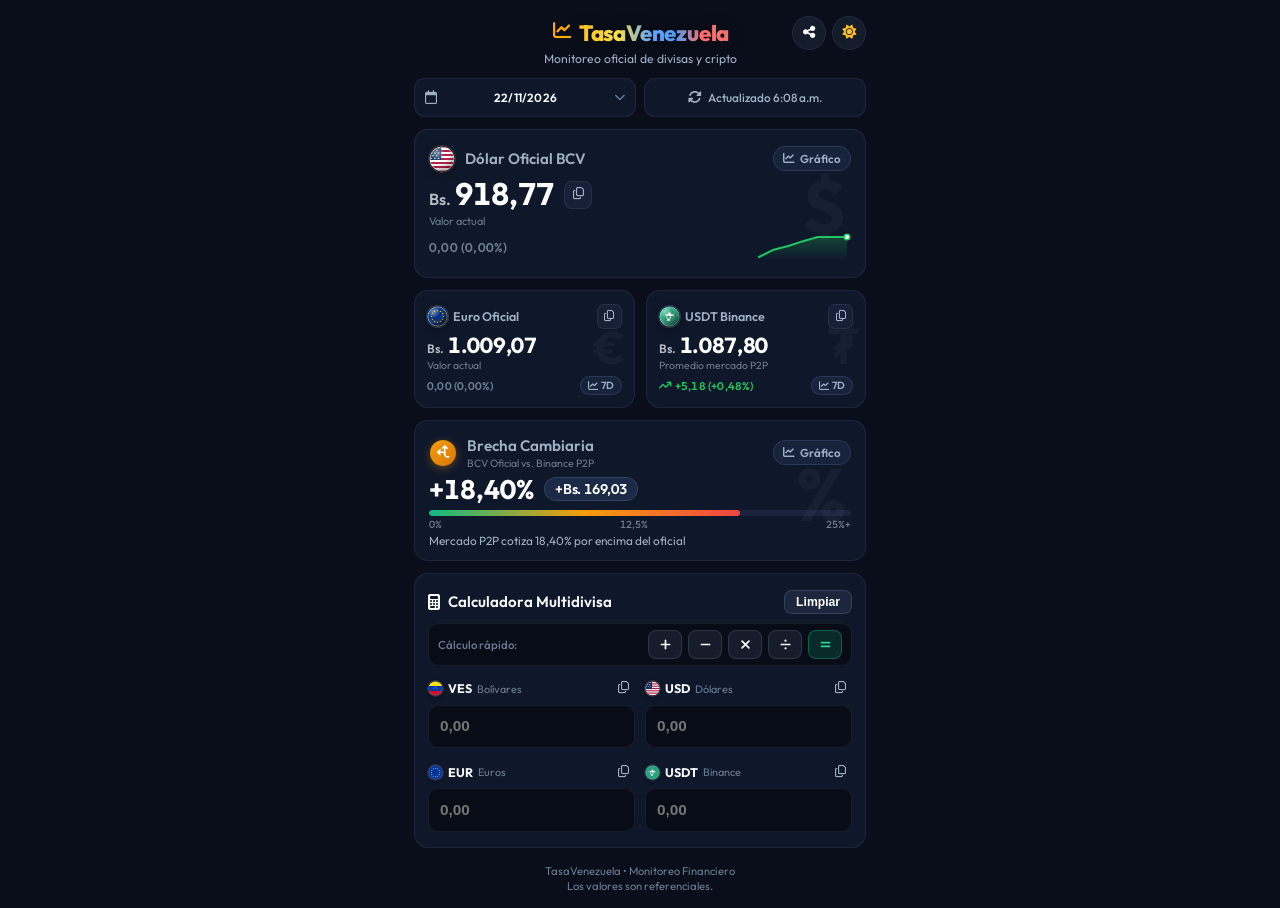
==== commit ef389c84: "feat(ui): layout adaptativo pantalla completa 100dvh y fix etiquetas calculadora v34" ====
--- a/index.html
+++ b/index.html
@@ -17,7 +17,7 @@
   <link rel="icon" type="image/png" sizes="32x32" href="icons/favicon-32x32.png">
   <meta name="format-detection" content="telephone=no">
 
-  <link rel="stylesheet" href="styles.css?v=33">
+  <link rel="stylesheet" href="styles.css?v=34">
   <!-- Google Fonts -->
   <link href="https://fonts.googleapis.com/css2?family=Outfit:wght@300;400;500;600;700&display=swap" rel="stylesheet">
   <!-- FontAwesome Icons -->
@@ -629,6 +629,6 @@
     </div>
   </div>
 
-  <script src="app.js?v=33"></script>
+  <script src="app.js?v=34"></script>
 </body>
 </html>
--- a/styles.css
+++ b/styles.css
@@ -1562,119 +1562,143 @@
 
 
 /* ============================================================
-   DISEÑO ULTRA-COMPACTO SIN SCROLL (v33)
+   DISEÑO ADAPTATIVO A PANTALLA COMPLETA (v34)
    ============================================================ */
 .app-container {
-  gap: 7px;
-  padding: 8px 12px;
-  padding-top: calc(8px + env(safe-area-inset-top, 0px));
-  padding-bottom: calc(14px + env(safe-area-inset-bottom, 0px));
+  min-height: min(100dvh, 920px);
+  justify-content: space-between;
+  gap: clamp(8px, 1.35dvh, 13px);
+  padding: clamp(10px, 1.5dvh, 16px) 14px;
+  padding-top: calc(clamp(10px, 1.5dvh, 16px) + env(safe-area-inset-top, 0px));
+  padding-bottom: calc(clamp(10px, 1.6dvh, 18px) + env(safe-area-inset-bottom, 0px));
+  padding-left: calc(14px + env(safe-area-inset-left, 0px));
+  padding-right: calc(14px + env(safe-area-inset-right, 0px));
 }
 
 .app-main {
-  gap: 7px;
+  flex: 1;
+  display: flex;
+  flex-direction: column;
+  gap: clamp(8px, 1.35dvh, 13px);
 }
 
 .rates-grid {
-  gap: 7px;
+  flex: 1.45;
+  display: flex;
+  flex-direction: column;
+  gap: clamp(8px, 1.35dvh, 13px);
 }
 
 .app-header {
-  padding: 0;
+  flex: 0 0 auto;
+  padding: 2px 0 0;
 }
 
 .app-header h1 {
-  font-size: 1.28rem;
+  font-size: 1.38rem;
 }
 
 .header-subtitle {
-  font-size: 0.72rem;
-  margin-top: 0;
+  font-size: 0.76rem;
+  margin-top: 1px;
 }
 
 .btn-icon-circle {
-  width: 30px;
-  height: 30px;
-  font-size: 0.82rem;
+  width: 34px;
+  height: 34px;
+  font-size: 0.88rem;
+}
+
+.unified-toolbar-section {
+  flex: 0 0 auto;
 }
 
 .unified-toolbar {
-  gap: 7px;
+  gap: 8px;
 }
 
 .unified-date-control,
 .unified-refresh-btn {
-  min-height: 32px;
-  padding: 5px 9px;
-  border-radius: 10px;
-  font-size: 0.72rem;
+  min-height: clamp(34px, 4.4dvh, 40px);
+  padding: 6px 10px;
+  border-radius: 11px;
+  font-size: 0.74rem;
 }
 
 /* Reducción padding general de tarjetas */
 .rate-card,
 .calculator-card {
-  padding: 10px 12px;
-  border-radius: 13px;
+  padding: 11px 14px;
+  border-radius: 14px;
 }
 
 /* Card Dólar (Hero) */
 #card-dolar {
-  padding: 9px 12px;
-  border-radius: 13px;
+  flex: 1.05;
+  display: flex;
+  flex-direction: column;
+  justify-content: space-between;
+  padding: clamp(11px, 1.7dvh, 16px) 14px;
+  border-radius: 14px;
 }
 
 #card-dolar .card-header {
-  margin-bottom: 3px;
+  margin-bottom: 4px;
 }
 
 #card-dolar .flag-icon,
 #card-dolar .flag-svg {
-  width: 24px;
-  height: 24px;
+  width: 26px;
+  height: 26px;
 }
 
 #card-dolar .card-title h2 {
-  font-size: 0.88rem;
+  font-size: 0.94rem;
 }
 
 #card-dolar .card-body {
-  display: flex;
-  align-items: baseline;
-  justify-content: space-between;
-  gap: 8px;
+  display: block;
 }
 
 #card-dolar .rate-value {
-  font-size: 1.6rem;
+  font-size: clamp(1.68rem, 4.8vw, 1.95rem);
   line-height: 1.12;
 }
 
+#card-dolar .rate-desc {
+  display: block;
+  margin-top: 2px;
+  font-size: 0.68rem;
+}
+
 #card-dolar .card-footer {
-  margin-top: 3px;
+  margin-top: 4px;
 }
 
 .mini-sparkline {
-  width: 78px;
-  height: 20px;
+  width: 96px;
+  height: 28px;
 }
 
 .btn-chart-pill {
-  padding: 3px 8px;
-  font-size: 0.68rem;
+  padding: 4px 9px;
+  font-size: 0.72rem;
 }
 
 /* Duo Grid para Euro y Binance */
 .rates-duo-grid {
+  flex: 1;
   display: grid;
   grid-template-columns: minmax(0, 1fr) minmax(0, 1fr);
-  gap: 7px;
+  gap: clamp(8px, 1.35dvh, 11px);
   width: 100%;
   min-width: 0;
 }
 
 .rates-duo-grid .rate-card {
-  padding: 8px 10px 7px;
-  border-radius: 13px;
+  height: 100%;
+  padding: clamp(10px, 1.5dvh, 14px) 12px clamp(9px, 1.3dvh, 12px);
+  border-radius: 14px;
   display: flex;
   flex-direction: column;
   justify-content: space-between;
@@ -1682,7 +1706,7 @@
 }
 
 .rates-duo-grid .card-header {
-  margin-bottom: 3px;
+  margin-bottom: 4px;
   gap: 4px;
 }
 
@@ -1693,7 +1717,7 @@
 }
 
 .rates-duo-grid .card-title h2 {
-  font-size: 0.77rem;
+  font-size: 0.78rem;
   white-space: nowrap;
   overflow: hidden;
   text-overflow: ellipsis;
@@ -1701,40 +1725,40 @@
 
 .rates-duo-grid .flag-icon,
 .rates-duo-grid .flag-svg {
-  width: 18px;
-  height: 18px;
+  width: 21px;
+  height: 21px;
 }
 
 .rates-duo-grid .btn-copy-corner {
-  width: 22px;
-  height: 22px;
-  font-size: 0.68rem;
+  width: 25px;
+  height: 25px;
+  font-size: 0.72rem;
   border-radius: 7px;
 }
 
 .rates-duo-grid .rate-value {
-  font-size: clamp(1.04rem, 5vw, 1.24rem);
+  font-size: clamp(1.12rem, 5.2vw, 1.36rem);
   line-height: 1.15;
   letter-spacing: -0.3px;
 }
 
 .rates-duo-grid .rate-symbol {
-  font-size: 0.74rem;
+  font-size: 0.76rem;
 }
 
 .rates-duo-grid .rate-desc {
-  font-size: 0.6rem;
+  font-size: 0.65rem;
   line-height: 1.15;
   display: block;
-  margin-top: 1px;
+  margin-top: 2px;
 }
 
 .rates-duo-grid .card-footer {
-  margin-top: 3px;
+  margin-top: 4px;
 }
 
 .rates-duo-grid .trend-badge {
-  font-size: 0.67rem;
+  font-size: 0.7rem;
   gap: 3px;
   white-space: nowrap;
   min-width: 0;
@@ -1743,8 +1767,8 @@
 }
 
 .btn-chart-pill-sm {
-  padding: 1px 6px;
-  font-size: 0.62rem;
+  padding: 2px 7px;
+  font-size: 0.65rem;
 }
 
 .rates-duo-grid #card-euro::after,
@@ -1756,28 +1780,32 @@
 
 /* Card Brecha */
 #card-brecha {
-  padding: 8px 12px;
-  border-radius: 13px;
+  flex: 1;
+  display: flex;
+  flex-direction: column;
+  justify-content: space-between;
+  padding: clamp(10px, 1.6dvh, 15px) 14px;
+  border-radius: 14px;
 }
 
 #card-brecha .card-header {
-  margin-bottom: 3px;
+  margin-bottom: 4px;
 }
 
 #card-brecha .spread-icon-badge {
-  width: 24px;
-  height: 24px;
-  font-size: 0.72rem;
+  width: 26px;
+  height: 26px;
+  font-size: 0.78rem;
 }
 
 #card-brecha .rate-value {
-  font-size: 1.38rem;
+  font-size: clamp(1.45rem, 4.4vw, 1.68rem);
   line-height: 1.12;
 }
 
 #card-brecha .spread-bs-badge {
-  font-size: 0.82rem;
-  padding: 1px 8px;
+  font-size: 0.88rem;
+  padding: 2px 10px;
 }
 
 #card-brecha .rate-desc {
@@ -1785,36 +1813,46 @@
 }
 
 #card-brecha .spread-subtitle {
-  font-size: 0.65rem;
+  font-size: 0.66rem;
 }
 
 #card-brecha .spread-card-footer {
-  margin-top: 5px;
-  gap: 3px;
+  margin-top: 6px;
+  gap: 4px;
 }
 
 #card-brecha .spread-bar-container {
-  height: 4px;
+  height: 6px;
 }
 
 #card-brecha .spread-bar-scale {
-  font-size: 0.6rem;
-  line-height: 1;
+  font-size: 0.64rem;
+  line-height: 1.1;
 }
 
 #card-brecha .spread-footer-text {
-  font-size: 0.7rem;
-  line-height: 1.2;
+  font-size: 0.74rem;
+  line-height: 1.25;
 }
 
 /* Calculadora en Grilla 2x2 */
+.calculator-section {
+  flex: 1.25;
+  display: flex;
+  flex-direction: column;
+}
+
 .calculator-card {
-  padding: 9px 11px;
-  border-radius: 13px;
+  flex: 1;
+  display: flex;
+  flex-direction: column;
+  justify-content: space-between;
+  padding: clamp(11px, 1.7dvh, 16px) 13px;
+  border-radius: 14px;
 }
 
 .calculator-header {
-  margin-bottom: 6px;
+  margin-bottom: clamp(6px, 1dvh, 10px);
 }
 
 .calc-ops-bar {
@@ -1822,11 +1860,11 @@
   align-items: center;
   justify-content: space-between;
   gap: 8px;
-  margin-bottom: 7px;
-  padding: 4px 7px;
+  margin-bottom: clamp(8px, 1.2dvh, 12px);
+  padding: 6px 9px;
   background: hsl(222, 47%, 6%);
   border: 1px solid var(--card-border);
-  border-radius: 9px;
+  border-radius: 10px;
 }
 
 .calc-ops-hint {
@@ -1839,13 +1877,13 @@
 .calc-ops-buttons {
   display: flex;
   align-items: center;
-  gap: 5px;
+  gap: 6px;
 }
 
 .btn-calc-op {
-  width: 31px;
-  height: 25px;
-  border-radius: 7px;
+  width: 34px;
+  height: 29px;
+  border-radius: 8px;
   background: hsla(217, 30%, 60%, 0.12);
   border: 1px solid hsla(217, 30%, 60%, 0.22);
   color: var(--text-main);
@@ -1871,8 +1909,8 @@
 }
 
 .calc-op-svg {
-  width: 12px;
-  height: 12px;
+  width: 13px;
+  height: 13px;
   display: block;
   pointer-events: none;
 }
@@ -1906,18 +1944,20 @@
 }
 
 .calculator-header h2 {
-  font-size: 0.88rem;
+  font-size: 0.94rem;
 }
 
 .btn-reset-calc {
-  padding: 3px 9px;
-  font-size: 0.72rem;
+  padding: 4px 11px;
+  font-size: 0.76rem;
 }
 
 .calculator-body {
+  flex: 1;
   display: grid;
   grid-template-columns: repeat(2, minmax(0, 1fr));
-  gap: 7px 8px;
+  align-content: center;
+  gap: clamp(9px, 1.4dvh, 14px) 10px;
 }
 
 .input-group-head {
@@ -1925,29 +1965,39 @@
   align-items: center;
   justify-content: space-between;
   gap: 4px;
+  margin-bottom: 4px;
+  min-width: 0;
+}
+
+.input-group label {
+  font-size: 0.74rem;
   margin-bottom: 3px;
-  min-width: 0;
-}
-
-.input-label-inline {
+  display: flex;
+  justify-content: space-between;
+  align-items: center;
+  gap: 8px;
+}
+
+.input-group label.input-label-inline {
   display: inline-flex;
   align-items: center;
-  gap: 4px;
-  margin-bottom: 0 !important;
+  justify-content: flex-start;
+  gap: 5px;
+  margin-bottom: 0;
   flex: 1;
   min-width: 0;
   cursor: pointer;
 }
 
 .curr-code {
-  font-size: 0.72rem;
+  font-size: 0.78rem;
   font-weight: 700;
   color: var(--text-main);
   flex-shrink: 0;
 }
 
 .curr-name {
-  font-size: 0.66rem;
+  font-size: 0.68rem;
   font-weight: 400;
   color: var(--text-dim);
   white-space: nowrap;
@@ -1955,25 +2005,16 @@
   text-overflow: ellipsis;
 }
 
-.input-label-inline:has(.calc-expr-badge) .curr-name {
+.input-group label.input-label-inline:has(.calc-expr-badge) .curr-name {
   display: none;
 }
 
 .input-group-head .btn-copy-calc {
-  width: 22px;
-  height: 22px;
-  font-size: 0.72rem;
+  width: 24px;
+  height: 24px;
+  font-size: 0.76rem;
   border-radius: 6px;
   flex-shrink: 0;
-}
-
-.input-group label {
-  font-size: 0.74rem;
-  margin-bottom: 3px;
-  display: flex;
-  justify-content: space-between;
-  align-items: center;
-  gap: 8px;
 }
 
 .calc-expr-badge {
@@ -1995,8 +2036,8 @@
 }
 
 .calculator-body .input-wrapper input {
-  padding: 6px 9px;
-  font-size: 0.9rem;
+  padding: clamp(8px, 1.3dvh, 12px) 11px;
+  font-size: 0.96rem;
 }
 
 .currency-tag {
@@ -2011,12 +2052,13 @@
 }
 
 .app-footer {
-  padding: 2px 0 0;
+  flex: 0 0 auto;
+  padding: 4px 0 0;
 }
 
 .app-footer p {
-  font-size: 0.66rem;
-  line-height: 1.25;
+  font-size: 0.7rem;
+  line-height: 1.3;
 }
 
 /* Toast de Confirmación */
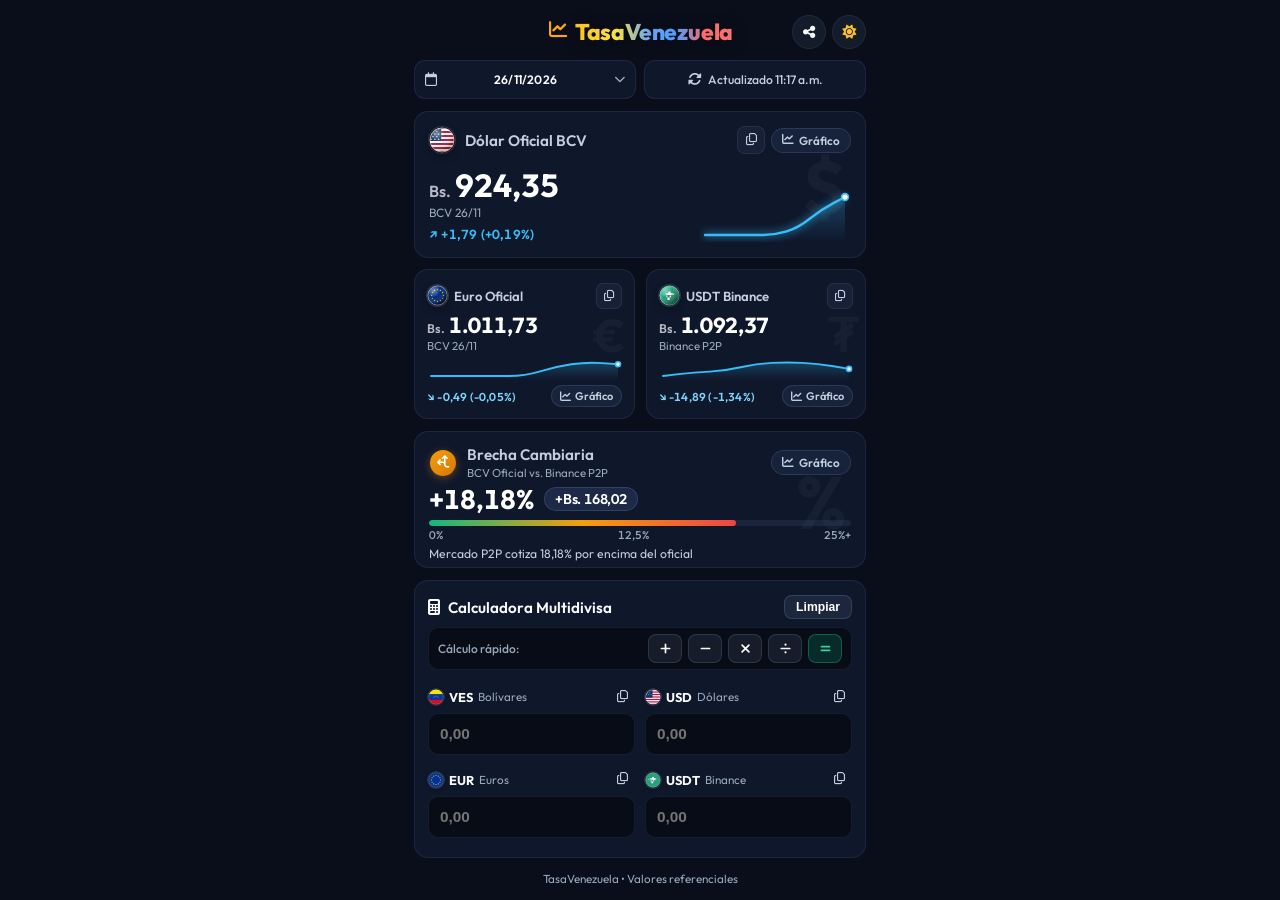
==== commit 36a5f967: "feat(ui): rediseno integral consistencia visual, sparklines triples y hora real v36" ====
--- a/index.html
+++ b/index.html
@@ -17,7 +17,7 @@
   <link rel="icon" type="image/png" sizes="32x32" href="icons/favicon-32x32.png">
   <meta name="format-detection" content="telephone=no">
 
-  <link rel="stylesheet" href="styles.css?v=34">
+  <link rel="stylesheet" href="styles.css?v=36">
   <!-- Google Fonts -->
   <link href="https://fonts.googleapis.com/css2?family=Outfit:wght@300;400;500;600;700&display=swap" rel="stylesheet">
   <!-- FontAwesome Icons -->
@@ -54,7 +54,7 @@
   <div id="app-splash-screen" class="splash-screen" aria-hidden="true">
     <div class="splash-content">
       <div class="splash-icon-container">
-        <canvas id="splash-canvas" width="480" height="480"></canvas>
+        <canvas id="splash-canvas" width="512" height="512"></canvas>
         <img id="splash-fallback-img" src="./icons/icon-512x512.png" alt="TasaVenezuela" class="splash-fallback-img" />
         <div class="splash-glow"></div>
       </div>
@@ -93,7 +93,6 @@
           </button>
         </div>
       </div>
-      <p class="header-subtitle">Monitoreo oficial de divisas y cripto</p>
     </header>
 
     <main class="app-main">
@@ -187,26 +186,26 @@
               </span>
               <h2>Dólar Oficial BCV</h2>
             </div>
-            <button type="button" class="btn-chart-pill" data-chart-card="card-dolar" title="Ver gráfico histórico 7D / 30D">
-              <i class="fa-solid fa-chart-line"></i>
-              <span>Gráfico</span>
-            </button>
-          </div>
-          <div class="card-body">
-            <div class="rate-value-row">
+            <div class="card-header-actions">
+              <button type="button" class="btn-copy-rate btn-copy-corner" data-copy-rate="usd" aria-label="Copiar tasa Dólar Oficial BCV" title="Copiar tasa">
+                <i class="fa-regular fa-copy"></i>
+              </button>
+              <button type="button" class="btn-chart-pill" data-chart-card="card-dolar" title="Ver gráfico histórico 7D / 30D">
+                <i class="fa-solid fa-chart-line"></i>
+                <span>Gráfico</span>
+              </button>
+            </div>
+          </div>
+          <div class="hero-content-grid">
+            <div class="hero-metrics">
               <div class="rate-value-container">
                 <span class="rate-symbol">Bs.</span>
                 <span class="rate-value" id="val-dolar">0,00</span>
               </div>
-              <button type="button" class="btn-copy-rate btn-copy-inline" data-copy-rate="usd" aria-label="Copiar tasa Dólar Oficial BCV" title="Copiar tasa">
-                <i class="fa-regular fa-copy"></i>
-              </button>
-            </div>
-            <span class="rate-desc">Valor actual</span>
-          </div>
-          <div class="card-footer">
-            <span class="trend-badge" id="trend-dolar">--</span>
-            <canvas class="mini-sparkline" id="spark-dolar" width="90" height="28" aria-label="Mini gráfico últimos 7 días"></canvas>
+              <span class="rate-desc" id="desc-dolar">BCV --/--</span>
+              <span class="trend-badge" id="trend-dolar">--</span>
+            </div>
+            <canvas class="mini-sparkline hero-sparkline" id="spark-dolar" width="145" height="54" aria-label="Mini gráfico últimos 7 días Dólar BCV"></canvas>
           </div>
         </div>
 
@@ -269,13 +268,14 @@
               <span class="rate-symbol">Bs.</span>
               <span class="rate-value" id="val-euro">0,00</span>
             </div>
-            <span class="rate-desc">Valor actual</span>
+            <span class="rate-desc" id="desc-euro">BCV --/--</span>
+            <canvas class="mini-sparkline duo-sparkline" id="spark-euro" width="140" height="24" aria-label="Mini gráfico últimos 7 días Euro"></canvas>
           </div>
           <div class="card-footer">
             <span class="trend-badge" id="trend-euro">--</span>
             <button type="button" class="btn-chart-pill btn-chart-pill-sm" data-chart-card="card-euro" title="Ver gráfico histórico Euro">
               <i class="fa-solid fa-chart-line"></i>
-              <span>7D</span>
+              <span>Gráfico</span>
             </button>
           </div>
         </div>
@@ -324,13 +324,14 @@
               <span class="rate-symbol">Bs.</span>
               <span class="rate-value" id="val-binance">0,00</span>
             </div>
-            <span class="rate-desc">Promedio mercado P2P</span>
+            <span class="rate-desc" id="desc-binance">Binance P2P</span>
+            <canvas class="mini-sparkline duo-sparkline" id="spark-binance" width="140" height="24" aria-label="Mini gráfico últimos 7 días USDT"></canvas>
           </div>
           <div class="card-footer">
             <span class="trend-badge" id="trend-binance">--</span>
             <button type="button" class="btn-chart-pill btn-chart-pill-sm" data-chart-card="card-binance" title="Ver gráfico histórico USDT">
               <i class="fa-solid fa-chart-line"></i>
-              <span>7D</span>
+              <span>Gráfico</span>
             </button>
           </div>
         </div>
@@ -549,8 +550,7 @@
 
     <!-- Footer -->
     <footer class="app-footer">
-      <p>TasaVenezuela • Monitoreo Financiero</p>
-      <p class="footer-alert">Los valores son referenciales.</p>
+      <p>TasaVenezuela • Valores referenciales</p>
     </footer>
   </div>
 
@@ -629,6 +629,6 @@
     </div>
   </div>
 
-  <script src="app.js?v=34"></script>
+  <script src="app.js?v=36"></script>
 </body>
 </html>
--- a/styles.css
+++ b/styles.css
@@ -17,10 +17,12 @@
   --color-usd: hsl(142, 70%, 45%);
   --color-euro: hsl(210, 100%, 50%);
   --color-binance: hsl(40, 100%, 50%);
+  --color-trend-up: #38bdf8;
+  --color-trend-down: #7dd3fc;
 
   --text-main: hsl(210, 40%, 98%);
-  --text-muted: hsl(215, 25%, 70%);
-  --text-dim: hsl(215, 16%, 50%);
+  --text-muted: hsl(214, 32%, 82%);
+  --text-dim: hsl(215, 22%, 67%);
 
   --glow-1: hsla(263, 70%, 50%, 0.15);
   --glow-2: hsla(180, 70%, 50%, 0.1);
@@ -32,13 +34,15 @@
 [data-theme="light"] {
   --bg-primary: hsl(210, 40%, 96%);
   --bg-secondary: hsl(210, 40%, 90%);
-  --card-bg: hsla(0, 0%, 100%, 0.8);
-  --card-border: hsla(217, 20%, 80%, 0.6);
-  --card-border-hover: hsla(217, 30%, 60%, 0.4);
+  --card-bg: hsla(0, 0%, 100%, 0.85);
+  --card-border: hsla(217, 20%, 78%, 0.65);
+  --card-border-hover: hsla(217, 30%, 58%, 0.45);
+  --color-trend-up: #0284c7;
+  --color-trend-down: #0369a1;
 
   --text-main: hsl(222, 47%, 11%);
-  --text-muted: hsl(215, 25%, 35%);
-  --text-dim: hsl(215, 16%, 50%);
+  --text-muted: hsl(215, 28%, 30%);
+  --text-dim: hsl(215, 20%, 42%);
 
   --glow-1: hsla(263, 70%, 50%, 0.08);
   --glow-2: hsla(180, 70%, 50%, 0.05);
@@ -1298,7 +1302,7 @@
   flex-direction: column;
   align-items: center;
   justify-content: center;
-  gap: 22px;
+  gap: 16px;
   position: relative;
   z-index: 2;
   will-change: transform, opacity;
@@ -1306,8 +1310,8 @@
 
 .splash-icon-container {
   position: relative;
-  width: 175px;
-  height: 175px;
+  width: min(82vw, 320px);
+  height: min(82vw, 320px);
   display: flex;
   align-items: center;
   justify-content: center;
@@ -1334,7 +1338,7 @@
 
 .splash-glow {
   position: absolute;
-  inset: -20%;
+  inset: -14%;
   border-radius: 50%;
   background: radial-gradient(circle, hsla(217, 91%, 60%, 0.28) 0%, hsla(43, 96%, 56%, 0.16) 40%, transparent 70%);
   filter: blur(24px);
@@ -1356,19 +1360,19 @@
 }
 
 #splash-canvas {
-  width: 165px;
-  height: 165px;
+  width: min(80vw, 310px);
+  height: min(80vw, 310px);
   position: relative;
   z-index: 3;
-  border-radius: 36px;
-  box-shadow: 0 18px 40px rgba(0, 0, 0, 0.85), 0 0 20px rgba(255, 255, 255, 0.05);
+  border-radius: 48px;
+  box-shadow: 0 20px 50px rgba(0, 0, 0, 0.85);
 }
 
 .splash-fallback-img {
   display: none;
-  width: 165px;
-  height: 165px;
-  border-radius: 36px;
+  width: min(80vw, 310px);
+  height: min(80vw, 310px);
+  border-radius: 48px;
   position: relative;
   z-index: 3;
   box-shadow: 0 18px 40px rgba(0, 0, 0, 0.85);
@@ -1396,7 +1400,7 @@
 }
 
 .splash-title {
-  font-size: 1.35rem;
+  font-size: 1.65rem;
   font-weight: 800;
   letter-spacing: -0.2px;
   color: transparent;
@@ -1409,8 +1413,8 @@
 }
 
 .splash-progress-track {
-  width: 84px;
-  height: 3px;
+  width: 120px;
+  height: 3.5px;
   background: hsla(217, 30%, 60%, 0.15);
   border-radius: 99px;
   overflow: hidden;
@@ -1562,15 +1566,15 @@
 
 
 /* ============================================================
-   DISEÑO ADAPTATIVO A PANTALLA COMPLETA (v34)
+   DISEÑO ADAPTATIVO A PANTALLA COMPLETA Y CONSISTENCIA UI (v36)
    ============================================================ */
 .app-container {
   min-height: min(100dvh, 920px);
   justify-content: space-between;
-  gap: clamp(8px, 1.35dvh, 13px);
-  padding: clamp(10px, 1.5dvh, 16px) 14px;
-  padding-top: calc(clamp(10px, 1.5dvh, 16px) + env(safe-area-inset-top, 0px));
-  padding-bottom: calc(clamp(10px, 1.6dvh, 18px) + env(safe-area-inset-bottom, 0px));
+  gap: clamp(8px, 1.3dvh, 12px);
+  padding: clamp(10px, 1.4dvh, 15px) 14px;
+  padding-top: calc(clamp(10px, 1.4dvh, 15px) + env(safe-area-inset-top, 0px));
+  padding-bottom: calc(clamp(10px, 1.5dvh, 16px) + env(safe-area-inset-bottom, 0px));
   padding-left: calc(14px + env(safe-area-inset-left, 0px));
   padding-right: calc(14px + env(safe-area-inset-right, 0px));
 }
@@ -1579,14 +1583,14 @@
   flex: 1;
   display: flex;
   flex-direction: column;
-  gap: clamp(8px, 1.35dvh, 13px);
+  gap: clamp(8px, 1.3dvh, 12px);
 }
 
 .rates-grid {
-  flex: 1.45;
+  flex: 1.5;
   display: flex;
   flex-direction: column;
-  gap: clamp(8px, 1.35dvh, 13px);
+  gap: clamp(8px, 1.3dvh, 12px);
 }
 
 .app-header {
@@ -1595,12 +1599,7 @@
 }
 
 .app-header h1 {
-  font-size: 1.38rem;
-}
-
-.header-subtitle {
-  font-size: 0.76rem;
-  margin-top: 1px;
+  font-size: 1.42rem;
 }
 
 .btn-icon-circle {
@@ -1619,31 +1618,37 @@
 
 .unified-date-control,
 .unified-refresh-btn {
-  min-height: clamp(34px, 4.4dvh, 40px);
+  min-height: clamp(34px, 4.3dvh, 40px);
   padding: 6px 10px;
   border-radius: 11px;
-  font-size: 0.74rem;
-}
-
-/* Reducción padding general de tarjetas */
+  font-size: 0.76rem;
+}
+
 .rate-card,
 .calculator-card {
   padding: 11px 14px;
   border-radius: 14px;
 }
 
+.card-header-actions {
+  display: inline-flex;
+  align-items: center;
+  gap: 6px;
+  flex-shrink: 0;
+}
+
 /* Card Dólar (Hero) */
 #card-dolar {
   flex: 1.05;
   display: flex;
   flex-direction: column;
   justify-content: space-between;
-  padding: clamp(11px, 1.7dvh, 16px) 14px;
+  padding: clamp(11px, 1.6dvh, 15px) 14px;
   border-radius: 14px;
 }
 
 #card-dolar .card-header {
-  margin-bottom: 4px;
+  margin-bottom: 6px;
 }
 
 #card-dolar .flag-icon,
@@ -1653,51 +1658,75 @@
 }
 
 #card-dolar .card-title h2 {
-  font-size: 0.94rem;
-}
-
-#card-dolar .card-body {
-  display: block;
+  font-size: 0.95rem;
+}
+
+#card-dolar .btn-copy-corner {
+  width: 28px;
+  height: 28px;
+  font-size: 0.76rem;
+  border-radius: 8px;
+}
+
+#card-dolar .hero-content-grid {
+  display: flex;
+  align-items: flex-end;
+  justify-content: space-between;
+  gap: 12px;
+  width: 100%;
+  position: relative;
+  z-index: 1;
+}
+
+#card-dolar .hero-metrics {
+  display: flex;
+  flex-direction: column;
+  gap: 2px;
+  min-width: 0;
 }
 
 #card-dolar .rate-value {
-  font-size: clamp(1.68rem, 4.8vw, 1.95rem);
-  line-height: 1.12;
+  font-size: clamp(1.72rem, 5vw, 2rem);
+  line-height: 1.08;
 }
 
 #card-dolar .rate-desc {
   display: block;
-  margin-top: 2px;
-  font-size: 0.68rem;
-}
-
-#card-dolar .card-footer {
+  margin-top: 1px;
+  font-size: 0.75rem;
+  color: var(--text-dim);
+}
+
+#card-dolar .hero-metrics .trend-badge {
   margin-top: 4px;
-}
-
-.mini-sparkline {
-  width: 96px;
-  height: 28px;
+  font-size: 0.82rem;
+}
+
+.hero-sparkline {
+  width: clamp(118px, 36vw, 152px);
+  height: 52px;
+  display: block;
+  flex-shrink: 0;
 }
 
 .btn-chart-pill {
-  padding: 4px 9px;
-  font-size: 0.72rem;
+  padding: 4px 10px;
+  font-size: 0.73rem;
 }
 
 /* Duo Grid para Euro y Binance */
 .rates-duo-grid {
-  flex: 1;
+  flex: 1.12;
   display: grid;
   grid-template-columns: minmax(0, 1fr) minmax(0, 1fr);
-  gap: clamp(8px, 1.35dvh, 11px);
+  gap: clamp(8px, 1.3dvh, 11px);
   width: 100%;
   min-width: 0;
 }
 
 .rates-duo-grid .rate-card {
   height: 100%;
-  padding: clamp(10px, 1.5dvh, 14px) 12px clamp(9px, 1.3dvh, 12px);
+  padding: clamp(10px, 1.4dvh, 13px) 12px clamp(9px, 1.2dvh, 12px);
   border-radius: 14px;
   display: flex;
   flex-direction: column;
@@ -1711,13 +1740,13 @@
 }
 
 .rates-duo-grid .card-title {
-  gap: 5px;
+  gap: 6px;
   min-width: 0;
   flex: 1;
 }
 
 .rates-duo-grid .card-title h2 {
-  font-size: 0.78rem;
+  font-size: 0.82rem;
   white-space: nowrap;
   overflow: hidden;
   text-overflow: ellipsis;
@@ -1730,35 +1759,44 @@
 }
 
 .rates-duo-grid .btn-copy-corner {
-  width: 25px;
-  height: 25px;
+  width: 26px;
+  height: 26px;
+  font-size: 0.74rem;
+  border-radius: 7px;
+}
+
+.rates-duo-grid .rate-value {
+  font-size: clamp(1.14rem, 5.2vw, 1.36rem);
+  line-height: 1.12;
+  letter-spacing: -0.3px;
+}
+
+.rates-duo-grid .rate-symbol {
+  font-size: 0.78rem;
+}
+
+.rates-duo-grid .rate-desc {
   font-size: 0.72rem;
-  border-radius: 7px;
-}
-
-.rates-duo-grid .rate-value {
-  font-size: clamp(1.12rem, 5.2vw, 1.36rem);
-  line-height: 1.15;
-  letter-spacing: -0.3px;
-}
-
-.rates-duo-grid .rate-symbol {
-  font-size: 0.76rem;
-}
-
-.rates-duo-grid .rate-desc {
-  font-size: 0.65rem;
-  line-height: 1.15;
+  line-height: 1.2;
   display: block;
   margin-top: 2px;
+  color: var(--text-dim);
+}
+
+.duo-sparkline {
+  width: 100%;
+  height: 22px;
+  display: block;
+  margin-top: 5px;
 }
 
 .rates-duo-grid .card-footer {
-  margin-top: 4px;
+  margin-top: 5px;
+  gap: 4px;
 }
 
 .rates-duo-grid .trend-badge {
-  font-size: 0.7rem;
+  font-size: 0.72rem;
   gap: 3px;
   white-space: nowrap;
   min-width: 0;
@@ -1767,24 +1805,25 @@
 }
 
 .btn-chart-pill-sm {
-  padding: 2px 7px;
-  font-size: 0.65rem;
+  padding: 3px 8px;
+  font-size: 0.69rem;
+  gap: 4px;
 }
 
 .rates-duo-grid #card-euro::after,
 .rates-duo-grid #card-binance::after {
   font-size: 46px;
   right: 8px;
-  top: 48%;
+  top: 44%;
 }
 
 /* Card Brecha */
 #card-brecha {
-  flex: 1;
+  flex: 0.98;
   display: flex;
   flex-direction: column;
   justify-content: space-between;
-  padding: clamp(10px, 1.6dvh, 15px) 14px;
+  padding: clamp(10px, 1.5dvh, 14px) 14px;
   border-radius: 14px;
 }
 
@@ -1813,7 +1852,8 @@
 }
 
 #card-brecha .spread-subtitle {
-  font-size: 0.66rem;
+  font-size: 0.72rem;
+  color: var(--text-dim);
 }
 
 #card-brecha .spread-card-footer {
@@ -1826,18 +1866,20 @@
 }
 
 #card-brecha .spread-bar-scale {
-  font-size: 0.64rem;
-  line-height: 1.1;
+  font-size: 0.7rem;
+  line-height: 1.15;
+  color: var(--text-dim);
 }
 
 #card-brecha .spread-footer-text {
-  font-size: 0.74rem;
+  font-size: 0.76rem;
   line-height: 1.25;
+  color: var(--text-muted);
 }
 
 /* Calculadora en Grilla 2x2 */
 .calculator-section {
-  flex: 1.25;
+  flex: 1.2;
   display: flex;
   flex-direction: column;
 }
@@ -1847,12 +1889,12 @@
   display: flex;
   flex-direction: column;
   justify-content: space-between;
-  padding: clamp(11px, 1.7dvh, 16px) 13px;
+  padding: clamp(11px, 1.6dvh, 15px) 13px;
   border-radius: 14px;
 }
 
 .calculator-header {
-  margin-bottom: clamp(6px, 1dvh, 10px);
+  margin-bottom: clamp(6px, 0.9dvh, 9px);
 }
 
 .calc-ops-bar {
@@ -1860,7 +1902,7 @@
   align-items: center;
   justify-content: space-between;
   gap: 8px;
-  margin-bottom: clamp(8px, 1.2dvh, 12px);
+  margin-bottom: clamp(8px, 1.1dvh, 11px);
   padding: 6px 9px;
   background: hsl(222, 47%, 6%);
   border: 1px solid var(--card-border);
@@ -1868,7 +1910,7 @@
 }
 
 .calc-ops-hint {
-  font-size: 0.72rem;
+  font-size: 0.75rem;
   font-weight: 500;
   color: var(--text-dim);
   white-space: nowrap;
@@ -1944,7 +1986,7 @@
 }
 
 .calculator-header h2 {
-  font-size: 0.94rem;
+  font-size: 0.95rem;
 }
 
 .btn-reset-calc {
@@ -1957,7 +1999,7 @@
   display: grid;
   grid-template-columns: repeat(2, minmax(0, 1fr));
   align-content: center;
-  gap: clamp(9px, 1.4dvh, 14px) 10px;
+  gap: clamp(9px, 1.3dvh, 13px) 10px;
 }
 
 .input-group-head {
@@ -1970,7 +2012,7 @@
 }
 
 .input-group label {
-  font-size: 0.74rem;
+  font-size: 0.76rem;
   margin-bottom: 3px;
   display: flex;
   justify-content: space-between;
@@ -1990,14 +2032,14 @@
 }
 
 .curr-code {
-  font-size: 0.78rem;
+  font-size: 0.8rem;
   font-weight: 700;
   color: var(--text-main);
   flex-shrink: 0;
 }
 
 .curr-name {
-  font-size: 0.68rem;
+  font-size: 0.73rem;
   font-weight: 400;
   color: var(--text-dim);
   white-space: nowrap;
@@ -2010,15 +2052,15 @@
 }
 
 .input-group-head .btn-copy-calc {
-  width: 24px;
-  height: 24px;
-  font-size: 0.76rem;
+  width: 25px;
+  height: 25px;
+  font-size: 0.78rem;
   border-radius: 6px;
   flex-shrink: 0;
 }
 
 .calc-expr-badge {
-  font-size: 0.66rem;
+  font-size: 0.69rem;
   font-weight: 700;
   color: #34d399;
   background: hsla(160, 84%, 39%, 0.14);
@@ -2036,29 +2078,30 @@
 }
 
 .calculator-body .input-wrapper input {
-  padding: clamp(8px, 1.3dvh, 12px) 11px;
+  padding: clamp(8px, 1.25dvh, 11px) 11px;
   font-size: 0.96rem;
 }
 
 .currency-tag {
-  font-size: 0.72rem;
+  font-size: 0.74rem;
   min-width: 52px;
 }
 
 .mini-flag-svg {
-  width: 15px;
-  height: 15px;
+  width: 16px;
+  height: 16px;
   flex-shrink: 0;
 }
 
 .app-footer {
   flex: 0 0 auto;
-  padding: 4px 0 0;
+  padding: 2px 0 0;
 }
 
 .app-footer p {
-  font-size: 0.7rem;
+  font-size: 0.73rem;
   line-height: 1.3;
+  color: var(--text-dim);
 }
 
 /* Toast de Confirmación */
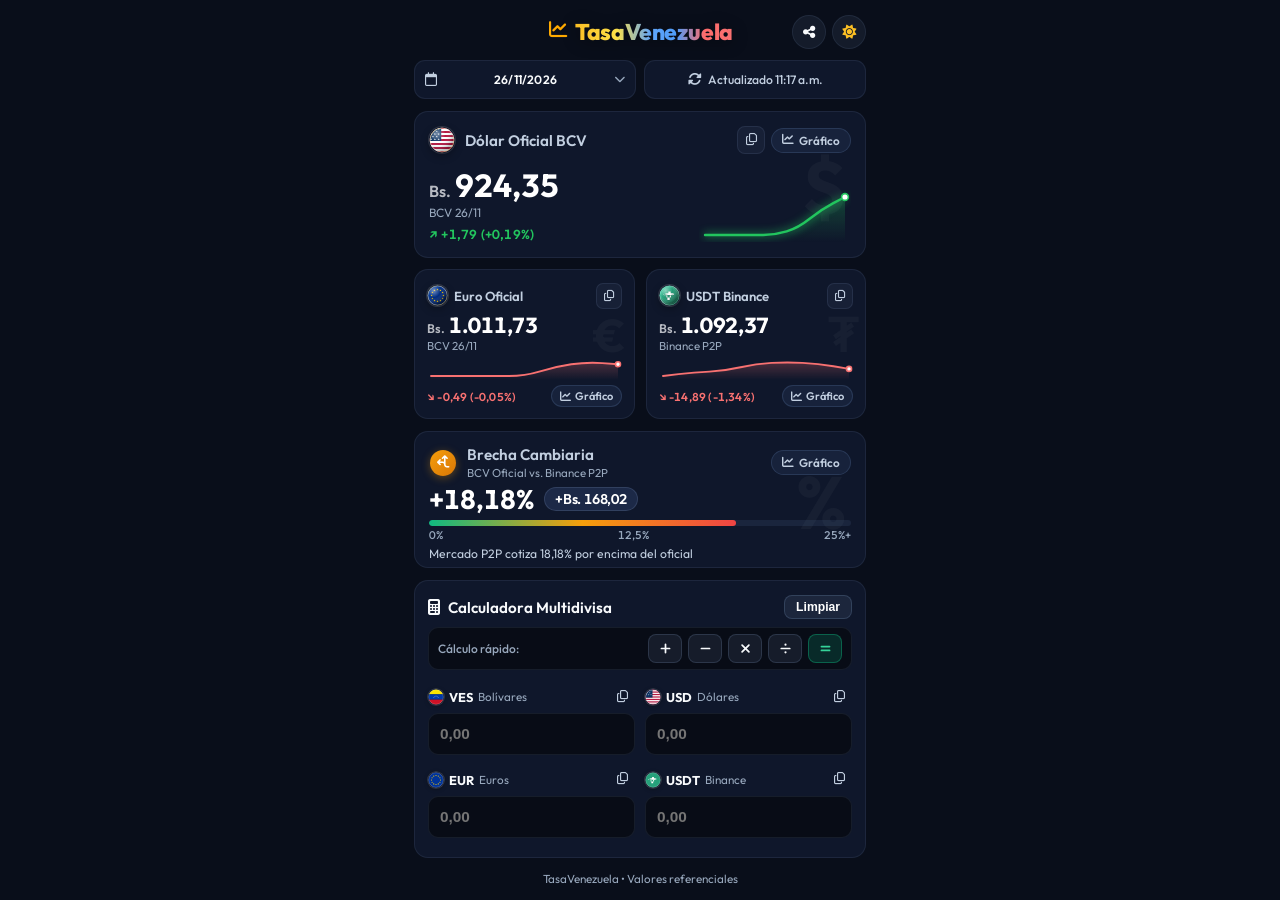
==== commit af8db8ae: "feat(ui): restaurar colores verde/rojo en variaciones y sparklines v37" ====
--- a/index.html
+++ b/index.html
@@ -17,7 +17,7 @@
   <link rel="icon" type="image/png" sizes="32x32" href="icons/favicon-32x32.png">
   <meta name="format-detection" content="telephone=no">
 
-  <link rel="stylesheet" href="styles.css?v=36">
+  <link rel="stylesheet" href="styles.css?v=37">
   <!-- Google Fonts -->
   <link href="https://fonts.googleapis.com/css2?family=Outfit:wght@300;400;500;600;700&display=swap" rel="stylesheet">
   <!-- FontAwesome Icons -->
@@ -629,6 +629,6 @@
     </div>
   </div>
 
-  <script src="app.js?v=36"></script>
+  <script src="app.js?v=37"></script>
 </body>
 </html>
--- a/styles.css
+++ b/styles.css
@@ -17,8 +17,8 @@
   --color-usd: hsl(142, 70%, 45%);
   --color-euro: hsl(210, 100%, 50%);
   --color-binance: hsl(40, 100%, 50%);
-  --color-trend-up: #38bdf8;
-  --color-trend-down: #7dd3fc;
+  --color-trend-up: #22c55e;
+  --color-trend-down: #f87171;
 
   --text-main: hsl(210, 40%, 98%);
   --text-muted: hsl(214, 32%, 82%);
@@ -37,8 +37,8 @@
   --card-bg: hsla(0, 0%, 100%, 0.85);
   --card-border: hsla(217, 20%, 78%, 0.65);
   --card-border-hover: hsla(217, 30%, 58%, 0.45);
-  --color-trend-up: #0284c7;
-  --color-trend-down: #0369a1;
+  --color-trend-up: #16a34a;
+  --color-trend-down: #dc2626;
 
   --text-main: hsl(222, 47%, 11%);
   --text-muted: hsl(215, 28%, 30%);
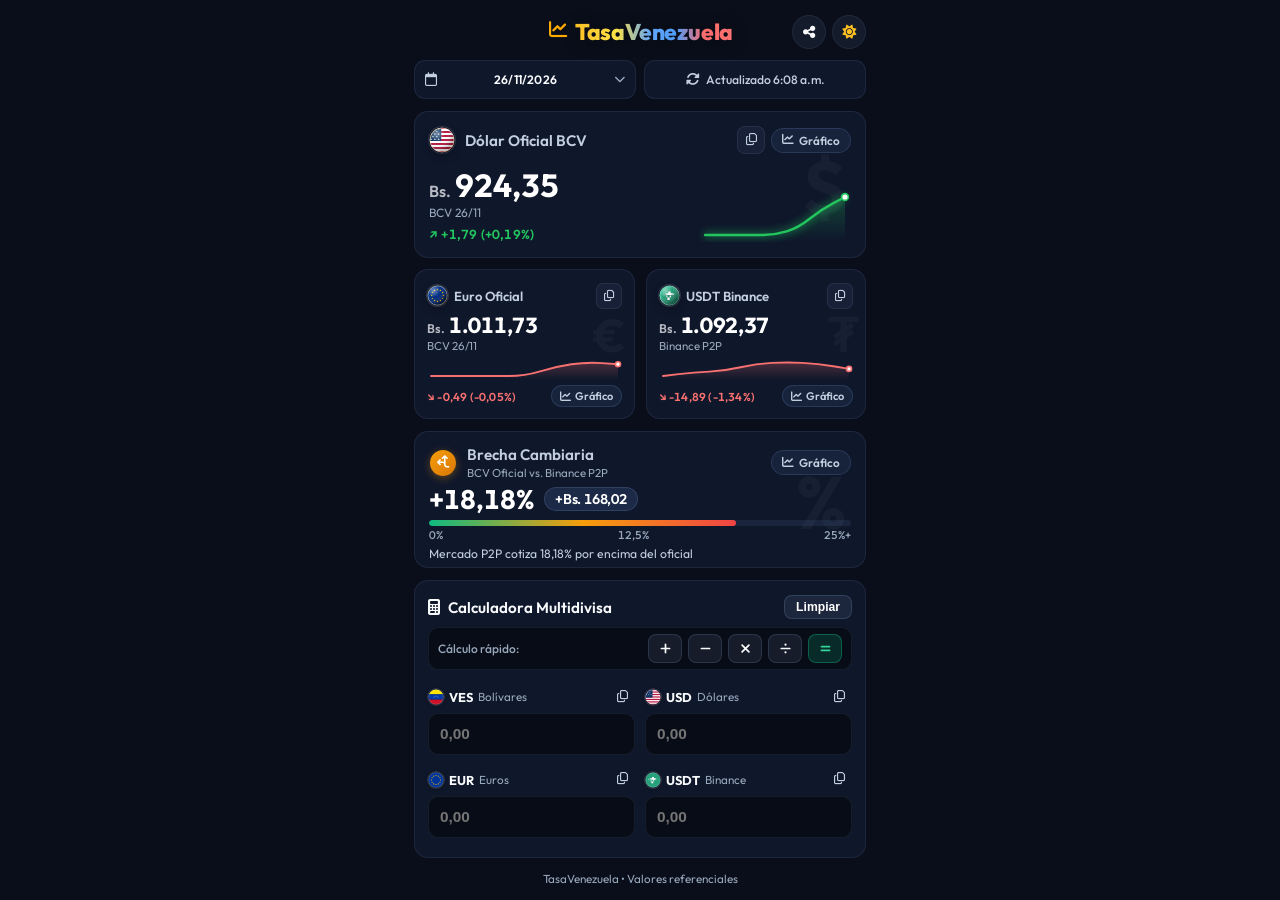
==== commit f0d822e7: "fix(time): mostrar hora del dispositivo al abrir y blindar offset -04:00 en backend v38" ====
--- a/index.html
+++ b/index.html
@@ -17,7 +17,7 @@
   <link rel="icon" type="image/png" sizes="32x32" href="icons/favicon-32x32.png">
   <meta name="format-detection" content="telephone=no">
 
-  <link rel="stylesheet" href="styles.css?v=37">
+  <link rel="stylesheet" href="styles.css?v=38">
   <!-- Google Fonts -->
   <link href="https://fonts.googleapis.com/css2?family=Outfit:wght@300;400;500;600;700&display=swap" rel="stylesheet">
   <!-- FontAwesome Icons -->
@@ -629,6 +629,6 @@
     </div>
   </div>
 
-  <script src="app.js?v=37"></script>
+  <script src="app.js?v=38"></script>
 </body>
 </html>
